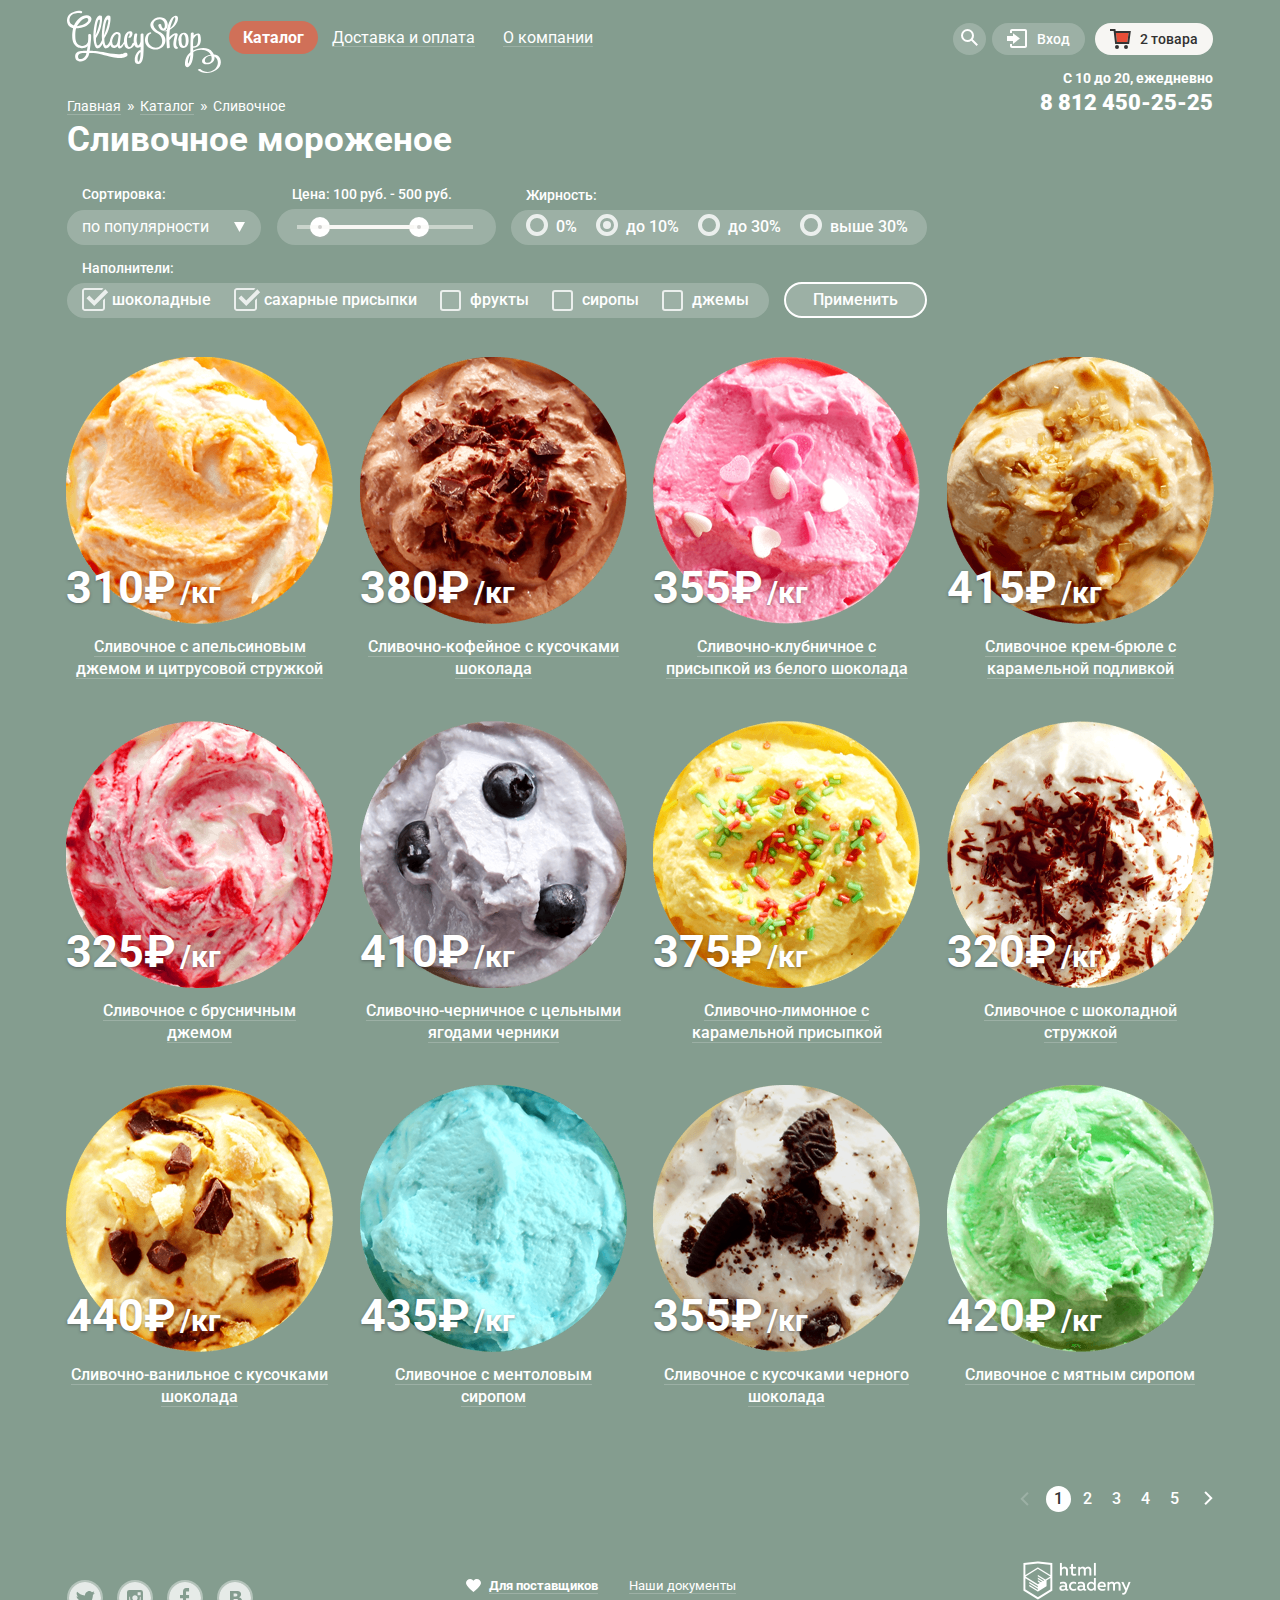
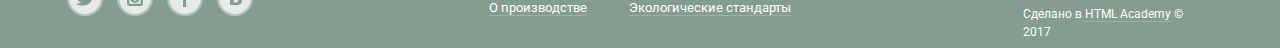
==== catalog-sundae.html @ e569e207 "подключила JS, улучшила структуру разметки" ====
<!DOCTYPE html>
<html lang="ru">
  <head>
    <meta charset="utf-8">
    <title>Сливочное мороженое</title>
    <link href="https://fonts.googleapis.com/css?family=Roboto:400,500,700&amp;subset=cyrillic" rel="stylesheet">
    <link href="css/normalize.css" rel="stylesheet">
    <link href="css/style.css" rel="stylesheet">
  </head>
  <body>
    <header class="main-header container">
      <section class="main-navigation">
        <h2 class="visually-hidden">Главное меню</h2>
        <nav>
          <a href="index.html" class="logo-navigation">
            <img src="img-svg/logo.svg" alt="Логотип компании GllacyShop" width="154" height="64">
          </a>
          <ul class="site-navigation">
            <li class="main-menu">
              <a class="main-menu-catalog current" href="#">Каталог</a>
              <ul class="catalog-menu">
                <li>
                  <a href="#">Новинки</a>
                </li>
                <li>
                  <a class="current">
                    <span class="visually-hidden">Текущий пункт:</span>
                    Сливочное
                  </a>
                </li>
                <li>
                  <a href="#">Щербеты</a>
                </li>
                <li>
                  <a href="#">Фруктовый лед</a>
                </li>
                <li>
                  <a href="#">Мелорин</a>
                </li>
              </ul>
            </li>
            <li class="main-menu">
              <a href="#">Доставка и оплата</a>
            </li>
            <li class="main-menu">
              <a href="#">О компании</a>
            </li>
          </ul>                 
        </nav>
        <ul class="user-navigation">
          <li class="search-item">
            <a href="#">
              <span class="visually-hidden">Поиск</span>
              <svg width="17" height="17">
                <image overflow="visible" width="17" height="17"/>
                <path fill="#FFF" d="M16.958 15.527L11.75 10.32A6.455 6.455 0 0 0 13 6.5 6.5 6.5 0 1 0 6.5 13a6.465 6.465 0 0 0 3.839-1.263l5.205 5.204 1.414-1.414zM6.5 11C4.019 11 2 8.981 2 6.5S4.019 2 6.5 2 11 4.019 11 6.5 8.981 11 6.5 11z"/>
              </svg>
            </a>
                  <!--Форма для поиска-->
            <div class="wrapper-form">
              <form class="search-form" name="search-form" action="https://echo.htmlacademy.ru" method="post">
                <label for="search-id" class="visually-hidden">Поиск по сайту</label>
                <input type="text" name="search" id="search-id" placeholder="Что ищем?" required>
              </form>
            </div>
          </li>
          <li class="login-link-item">
            <a class="login-link" href="#">
              Вход
              <svg width="21" height="19" viewBox="0 0 21 19">
                <g fill="#fff">
                  <path d="M6 14.875L12.917 9.5 6 4.125v2.917H-.042v4.917H6z"/>
                  <path d="M18 0H5C3.9 0 3 .9 3 2v2h2V2h13v15H5v-2H3v2c0 1.1.9 2 2 2h13c1.1 0 2-.9 2-2V2c0-1.1-.9-2-2-2z"/>
                </g>
              </svg>
            </a>
                          <!--Форма входа-->
            <div class="wrapper-form">
              <form class="login-link-form" name="login-link-form" action="https://echo.htmlacademy.ru" method="post">
                <label for="email-login-link" class="visually-hidden">Электронная почта</label>
                <input class="email" type="email" name="email" id="email-login-link" placeholder="Электронная почта" required>
                <label for="password-login-link" class="visually-hidden">Пароль</label>
                <input class="password" type="password" name="password" id="password-login-link" placeholder="Пароль" required>
                <input class="btn login-link-btn" type="submit" value="Войти">
                <a class="remember show-hover" href="#">Забыли пароль?</a>
                <a class="registration show-hover" href="#">Новая регистрация</a>
              </form>
            </div>
          </li>
          <li class="basket-active">
            <a href="#">
              <span class="visually-hidden">Корзина</span>
              2 товара
            </a>
                  <!--Корзина-->
            <div class="wrapper-form">
              <section class="basket-table">
                <h2 class="visually-hidden">Ваш заказ</h2>
                <table>
                  <tr class="basket-table-row">
                    <td class="basket-table-item">
                      <button class="close-btn-little">
                        <span class="visually-hidden">Убрать из списка</span>
                      </button>
                    </td>
                    <td class="basket-table-item">
                      <img src="img-png/catalog-item-1.png" width="33" height="33" alt="Пломбир с апельсиновым джемом">
                    </td>
                    <td class="basket-table-item">Пломбир с апельсиновым джемом</td>
                    <td class="basket-table-item">
                      1,5 кг × 
                      <span class="basket-table-price">200 руб.</span>
                    </td>
                    <td class="basket-table-item">300 руб.</td>
                  </tr>
                  <tr class="basket-table-row">
                    <td class="basket-table-item">
                      <button class="close-btn-little">
                        <span class="visually-hidden">Убрать из списка</span>
                      </button>
                    </td>
                    <td class="basket-table-item">
                      <img src="img-png/catalog-item-3.png" width="33" height="33" alt="Клубничный пломбир с присыпкой из белого шоколада">
                    </td>
                    <td class="basket-table-item">Клубничный пломбир с присыпкой из белого шоколада</td>
                    <td class="basket-table-item">
                      1,5 кг × 
                      <span class="basket-table-price">300 руб.</span>
                    </td>
                    <td class="basket-table-item">450 руб.</td>
                  </tr>
                  <tr>
                    <td class="basket-table-sum" colspan="5">Итого: 750 руб.</td>
                  </tr>
                </table>
                <a class="btn basket-table-btn" href="#">Оформить заказ</a>
              </section>
            </div>
          </li>
        </ul>
      </section>
      <p class="tel">
        С 10 до 20, ежедневно
        <b>8 812 450-25-25</b>
      </p>   
    </header>
    
    <main>
      <ul class="breadcrumbs container">
        <li>
          <a class="show-hover-white underline" href="index.html">Главная</a>
        </li>
        <li>
          <a class="show-hover-white underline" href="#">Каталог</a>
        </li>
        <li class="breadcrumbs-current">
          <a>
            <span class="visually-hidden">Текущий пункт:</span>
            Сливочное
          </a>
        </li>
      </ul>
      <h1 class="page-title container">Сливочное мороженое</h1>

      <section class="filter container">
        <h2 class="visually-hidden">Фильтр товаров</h2>
        <form name="filter-form" action="https://echo.htmlacademy.ru" method="post">
          <div class="filter-row">
            <div class="filter-row-sort">
              <label class="sort-title" for="sort-filter">Сортировка:</label>
              <select class="sort" name="sort" id="sort-filter">
                <option value="popular">по популярности</option>
                <option value="price<">сначала недорогие</option>
                <option value="price>">сначала дорогие</option>
                <option value="fat">по жирности</option>
              </select>
            </div>
            <div class="filter-row-price">
              <p class="price-title">Цена: 100 руб. - 500 руб.</p>
              <div class="range-block">
                <img src="img-svg/filter-button.svg" width="20" height="23" alt="">
                <img src="img-svg/filter-button.svg" width="20" height="23" alt="">
              </div>
            </div>
            <div class="filter-row-fat">
              <p class="fat-title">Жирность:</p>
              <p class="fat-block">
                <label>
                  <input class="fat visually-hidden" type="radio" name="fat" value="0">
                  <span class="radio-indicator"></span>
                  0%
                </label>
                <label>
                  <input class="fat visually-hidden" type="radio" name="fat" value="<10" checked>
                  <span class="radio-indicator"></span>
                  до 10%
                </label>
                <label>
                  <input class="fat visually-hidden" type="radio" name="fat" value="<30%">
                  <span class="radio-indicator"></span>
                  до 30%
                </label>
                <label>
                  <input class="fat visually-hidden" type="radio" name="fat" value=">30%">
                  <span class="radio-indicator"></span>
                  выше 30%
                </label>
              </p>
            </div>
          </div>
          <div class="filter-row">
            <div class="filter-row-filler">
              <p class="filler-title">Наполнители:</p>
              <p class="filler-block">
                <label>
                  <input class="filler visually-hidden" type="checkbox" name="choco" checked>
                  <span class="checkbox-indicator"></span>
                  шоколадные
                </label>
                <label>
                  <input class="filler visually-hidden" type="checkbox" name="sugar" checked>
                  <span class="checkbox-indicator"></span>
                  сахарные присыпки
                </label>
                <label>
                  <input class="filler visually-hidden" type="checkbox" name="fruit">
                  <span class="checkbox-indicator"></span>
                  фрукты
                </label>
                <label>
                  <input class="filler visually-hidden" type="checkbox" name="syrup">
                  <span class="checkbox-indicator"></span>
                  сиропы
                </label>
                <label>
                  <input class="filler visually-hidden" type="checkbox" name="jam">
                  <span class="checkbox-indicator"></span>
                  джемы
                </label>
              </p>
            </div>
            <button class="btn-filter" type="submit">Применить</button>
          </div>
        </form>
      </section>
      
      <section class="catalog container-catalog">
        <h2 class="visually-hidden">Каталог товаров</h2>
        <ul class="catalog-list">
          <li class="catalog-item">
            <figure>
              <img src="img-png/catalog-item-1.png" width="267" height="267" alt="Сливочное с апельсиновым джемом и цитрусовой стружкой">
              <figcaption>
                <a href="#" class="show-hover-white underline">Сливочное с апельсиновым джемом и цитрусовой стружкой</a>
              </figcaption>
            </figure>
            <p class="catalog-price">
              <b>310₽</b>
              <span>/кг</span>
            </p>
            <div class="btn-hidden">
              <a class="btn catalog-btn">Быстрый просмотр</a>
            </div>   
          </li>
          <li class="catalog-item">
            <figure>
              <img src="img-png/catalog-item-2.png" width="267" height="267" alt="Сливочно-кофейное с кусочками шоколада">
              <figcaption>
                <a href="#" class="show-hover-white underline">Сливочно-кофейное с кусочками шоколада</a>
              </figcaption>
            </figure>
            <p class="catalog-price">
              <b>380₽</b>
              <span>/кг</span>
            </p>
              <div class="btn-hidden">
              <a class="btn catalog-btn" href="#">Быстрый просмотр</a>
            </div>
          </li>
          <li class="catalog-item">
            <figure>
              <img src="img-png/catalog-item-3.png" width="267" height="267" alt="Сливочно-клубничное с присыпкой из белого шоколада">
              <figcaption>
                <a href="#" class="show-hover-white underline">Сливочно-клубничное с присыпкой из белого шоколада</a>
              </figcaption>
            </figure>
            <p class="catalog-price">
              <b>355₽</b>
              <span>/кг</span>
            </p>
            <div class="btn-hidden">
              <a class="btn catalog-btn" href="#">Быстрый просмотр</a>
            </div>
          </li>
          <li class="catalog-item">
            <figure>
              <img src="img-png/catalog-item-4.png" width="267" height="267" alt="Сливочноe крем-брюле с карамельной подливкой">
              <figcaption>
                <a href="#" class="show-hover-white underline">Сливочноe крем-брюле с карамельной подливкой</a>
              </figcaption>
            </figure>
            <p class="catalog-price">
              <b>415₽</b>
              <span>/кг</span>
            </p>
            <div class="btn-hidden">
              <a class="btn catalog-btn" href="#">Быстрый просмотр</a>
            </div>
          </li>
          <li class="catalog-item">
            <figure>
              <img src="img-png/catalog-item-5.png" width="267" height="267" alt="Сливочное с брусничным джемом">
              <figcaption>
                <a href="#" class="show-hover-white underline">Сливочное с брусничным джемом</a>
              </figcaption>
            </figure>
            <p class="catalog-price">
              <b>325₽</b>
              <span>/кг</span>
            </p>
            <div class="btn-hidden">
              <a class="btn catalog-btn" href="#">Быстрый просмотр</a>
            </div>
          </li>
          <li class="catalog-item">
            <figure>
              <img src="img-png/catalog-item-6.png" width="267" height="267" alt="Сливочно-черничное с цельными ягодами черники">
              <figcaption>
                <a href="#" class="show-hover-white underline">Сливочно-черничное с цельными ягодами черники</a>
              </figcaption>
            </figure>
            <p class="catalog-price">
              <b>410₽</b>
              <span>/кг</span>
            </p>
            <div class="btn-hidden">
              <a class="btn catalog-btn" href="#">Быстрый просмотр</a>
            </div>
          </li>  
          <li class="catalog-item">
            <figure>
              <img src="img-png/catalog-item-7.png" width="267" height="267" alt="Сливочно-лимонное с карамельной присыпкой">
              <figcaption>
                <a href="#" class="show-hover-white underline">Сливочно-лимонное с карамельной присыпкой</a>
              </figcaption>
            </figure>
            <p class="catalog-price">
              <b>375₽</b>
              <span>/кг</span>
            </p>
            <div class="btn-hidden">
              <a class="btn catalog-btn" href="#">Быстрый просмотр</a>
            </div>
          </li>
          <li class="catalog-item">
            <figure>
              <img src="img-png/catalog-item-8.png" width="267" height="267" alt="Сливочноe с шоколадной стружкой">
              <figcaption>
                <a href="#" class="show-hover-white underline">Сливочноe с шоколадной стружкой</a>
              </figcaption>
            </figure>
            <p class="catalog-price">
              <b>320₽</b>
              <span>/кг</span>
            </p>
            <div class="btn-hidden">
              <a class="btn catalog-btn" href="#">Быстрый просмотр</a>
            </div>
          </li>
          <li class="catalog-item">
            <figure>
              <img src="img-png/catalog-item-9.png" width="267" height="267" alt="Сливочно-ванильное с кусочками шоколада">
              <figcaption>
                <a href="#" class="show-hover-white underline">Сливочно-ванильное с кусочками шоколада</a>
              </figcaption>
            </figure>
            <p class="catalog-price">
              <b>440₽</b>
              <span>/кг</span>
            </p>
            <div class="btn-hidden">
              <a class="btn catalog-btn" href="#">Быстрый просмотр</a>
            </div>
          </li>
          <li class="catalog-item">
            <figure>
              <img src="img-png/catalog-item-10.png" width="267" height="267" alt="Сливочное с ментоловым сиропом">
              <figcaption>
                <a href="#" class="show-hover-white underline">Сливочное с ментоловым сиропом</a>
              </figcaption>
            </figure>
            <p class="catalog-price">
              <b>435₽</b>
              <span>/кг</span>
            </p>
            <div class="btn-hidden">
              <a class="btn catalog-btn" href="#">Быстрый просмотр</a>
            </div>
          </li>
          <li class="catalog-item">
            <figure>
              <img src="img-png/catalog-item-11.png" width="267" height="267" alt="Сливочное с кусочками черного шоколада">
              <figcaption>
                <a href="#" class="show-hover-white underline">Сливочное с кусочками черного шоколада</a>
              </figcaption>
            </figure>
            <p class="catalog-price">
              <b>355₽</b>
              <span>/кг</span>
            </p>
            <div class="btn-hidden">
              <a class="btn catalog-btn" href="#">Быстрый просмотр</a>
            </div>
          </li>
          <li class="catalog-item">
            <figure>
              <img src="img-png/catalog-item-12.png" width="267" height="267" alt="Сливочное с мятным сиропом">
              <figcaption>
                <a href="#" class="show-hover-white underline">Сливочное с мятным сиропом</a>
              </figcaption>
            </figure>
            <p class="catalog-price">
              <b>420₽</b>
              <span>/кг</span>
            </p>
            <div class="btn-hidden">
              <a class="btn catalog-btn" href="#">Быстрый просмотр</a>
            </div>
          </li>
        </ul>
      </section>
      
      <div class="container">
        <ul class="pagination-list">
          <li class="pagination-control pagination-control-left disabled">
            <a>
              <span class="visually-hidden">Назад</span>
            </a>
          </li>
          <li class="pagination-item pagination-item-curent">
            <a>
              <span class="visually-hidden">Текущая страница:</span>
              1
            </a>
          </li>
          <li class="pagination-item">
            <a href="#">2</a>
          </li>
          <li class="pagination-item">
            <a href="#">3</a>
          </li>
          <li class="pagination-item">
            <a href="#">4</a>
          </li>
          <li class="pagination-item">
            <a href="#">5</a>
          </li>
          <li class="pagination-control">
            <a href="#">
              <span class="visually-hidden">Вперед</span>
            </a>
          </li>
        </ul>
      </div>
    </main>
    
    <footer class="footer-wrapper container">
      <ul class="footer-social">
        <li class="social-item">
          <a href="#">
            <span class="visually-hidden">Твиттер</span>
          </a>
        </li>
        <li class="social-item">
          <a href="#">
            <span class="visually-hidden">Инстаграм</span>
          </a>
        </li>
        <li class="social-item">
          <a href="#">
            <span class="visually-hidden">Фейсбук</span>
          </a>
        </li>
        <li class="social-item">
          <a href="#">
            <span class="visually-hidden">Вконтакте</span>
          </a>
        </li>
      </ul>    
      <ul class="footer-menu">
        <li>
          <a class="show-hover-white underline" href="#">Для поставщиков</a>
        </li>
        <li>
          <a class="show-hover-white underline" href="#">Наши документы</a>
        </li>
        <li>
          <a class="show-hover-white underline" href="#">О производстве</a>
        </li>
        <li>
          <a class="show-hover-white underline" href="#">Экологические стандарты</a>
        </li>
      </ul>   
      <div class="footer-copyright">
        <a class="logo-htmlacademy" href="https://htmlacademy.ru/intensive/htmlcss">
          <img src="img-png/logo-htmlacademy.png" width="108" height="39" alt="HTML Academy">
        </a> 
        <p>
          Сделано в
          <a class="show-hover-white underline" href="https://htmlacademy.ru/intensive/htmlcss"> HTML Academy</a>
          © 2017
        </p>
      </div>
    </footer>
  </body>
</html>
---- css/style.css ----
html,
body {
  margin: 0;
  min-height: 100vh;
}

body {
  padding: 0;
  
  font-family: "Roboto", "Arial", sans-serif;
  font-size: 16px;
  line-height: 22px;
  color: #ffffff;
  background-color: #849d8f;
}

a {
  text-decoration: none;
}

img {
  max-width: 100%;
  height: auto;
}

.visually-hidden:not(:focus):not(:active),
input[type="checkbox"].visually-hidden,
input[type="radio"].visually-hidden {
  position: absolute;

  width: 1px;
  height: 1px;
  margin: -1px;
  border: 0;
  padding: 0;

  white-space: nowrap;

  -webkit-clip-path: inset(100%);

          clip-path: inset(100%);
  clip: rect(0 0 0 0);
  overflow: hidden;
}

.btn {
  display: inline-block;
  padding: 12px 44px;
  
  font: inherit;
  font-weight: 700;
  font-size: 18px;
  line-height: 24px;
  text-align: center;
  color: #ffffff;
  vertical-align: top;
  text-decoration: none;
  text-shadow: 0px 2px 5px rgba(160, 32, 11, 0.76);
  
  background-color: #e84d37;
  background-image: -webkit-gradient(linear, left top, left bottom, from(#f26843), to(#e74a35));
  background-image: -webkit-linear-gradient(top, #f26843 0%, #e74a35 100%);
  background-image: -o-linear-gradient(top, #f26843 0%, #e74a35 100%);
  background-image: linear-gradient(to bottom, #f26843 0%, #e74a35 100%);
  border-radius: 50px;
  -webkit-box-shadow: 0px 2px 2px 0px rgba(172, 16, 0, 0.64);
          box-shadow: 0px 2px 2px 0px rgba(172, 16, 0, 0.64);
  border: none;
  
  cursor: pointer;
}

.btn:hover,
.btn:focus {
  text-shadow: 0px 2px 5px rgba(160, 32, 11, 0.76);
  background-color: #f07b64;
  -webkit-box-shadow: 0px 2px 2px 0px rgba(172, 16, 0, 1);
          box-shadow: 0px 2px 2px 0px rgba(172, 16, 0, 1);
  background-image: -webkit-gradient(linear, left top, left bottom, from(#f58669), to(#ec6f5e));
  background-image: -webkit-linear-gradient(top, #f58669 0%, #ec6f5e 100%);
  background-image: -o-linear-gradient(top, #f58669 0%, #ec6f5e 100%);
  background-image: linear-gradient(to bottom, #f58669 0%, #ec6f5e 100%);
}


.btn:active { 
  background-color: #db543a;
  background-image: -webkit-gradient(linear, left top, left bottom, from(#d84732), to(#e1613e));
  background-image: -webkit-linear-gradient(top, #d84732 0%, #e1613e 100%);
  background-image: -o-linear-gradient(top, #d84732 0%, #e1613e 100%);
  background-image: linear-gradient(to bottom, #d84732 0%, #e1613e 100%);
  -webkit-box-shadow: inset 0px 2px 2px 0px rgba(172, 16, 0, 1);
          box-shadow: inset 0px 2px 2px 0px rgba(172, 16, 0, 1);
  text-shadow: 0px 2px 5px rgba(160, 32, 11, 0.76);
}

.site-wrapper {
  min-width: 940px;
  background-color: #849d8f;
  background-image: url("../img-png/slider-1.png");
  background-repeat: no-repeat;
  background-position: top center;
  
  min-height: 100vh;
}

.site-wrapper::before,
.site-wrapper::after {
  content: "";
  visibility: hidden;
}

.site-wrapper::before {
  background-image: url("../img-png/slider-2.png");
}

.site-wrapper::after {
  background-image: url("../img-png/slider-3.png");
}

.main-header {
  min-height: 85px;
  position: relative;
  padding-bottom: 40px;
}

.logo-navigation {
  margin-top: 10px;
}

.site-navigation,
.user-navigation,
.catalog-menu {
  list-style: none;
  margin: 0;
  padding: 0;
}


.site-navigation{
  margin-top: 27px;
  padding-left: 8px;
}

.site-navigation a,
.user-navigation a {
  color: #ffffff;
}

.main-menu:first-child {
  position: relative;
  font-weight: 700;
} 

.main-menu > a {
  position: relative;
  padding: 7px 14px;
  border-radius: 20px;
}

.main-menu > a:not(.current)::after {
  content: "";
  height: 1px;
  position: absolute;
  bottom: 7px;
  left: 14px;
  right: 14px;
  background-color: rgba(255, 255, 255, 0.2);
}

.main-menu > a:hover::after,
.main-menu > a:focus::after {
  display: none;
}

.main-menu > a:hover,
.main-menu > a:focus,
.main-menu:hover .main-menu-catalog {
  color: #333333;
  background-color: #f7f6f3;
}

.main-menu > a:active {
  color: #333333;
  background-color: #ededed;
  -webkit-box-shadow: inset 0px 2px 1px 0px rgba(105, 105, 105, 1);
          box-shadow: inset 0px 2px 1px 0px rgba(105, 105, 105, 1);
}

.catalog-menu {
  display: none;
  position: absolute;
  z-index: 1;
  top: 30px;
  width: 143px;
  min-height: 171px;
  background-color: #f8f7f4;
  border-radius: 5px; 
  -webkit-box-shadow: 0px 20px 20px 0px rgba(0, 0, 0, 0.4); 
          box-shadow: 0px 20px 20px 0px rgba(0, 0, 0, 0.4);
}

.catalog-menu-new:first-of-type a {
  font-weight: 700;
}

.catalog-menu-new:first-of-type::after {
  content: "";
  position: absolute;
  left: 6px;
  top: 39px;
  height: 1px;
  width: 128px;
  background-color: #d1d0ce;
}

.catalog-menu a {
  display: block;
  font-size: 14px;
  line-height: 16px;
  color: #323232;
  -webkit-box-sizing: border-box;
          box-sizing: border-box;
  height: 28px;
  font-weight: 400;
  padding: 5px 20px 5px 21px;
  margin-top: 5px;
  margin-bottom: 5px;
}

.catalog-menu a:hover {
  background-color: #fbded7;
}

.catalog-menu a:active {
  background-color: #f6b5a5;
}

.main-menu:hover .catalog-menu,
.main-menu:focus .catalog-menu {
  display: block;
}

.main-menu .current{
  color: #ffffff;
  background-color: #d07058;
}

.main-menu .current:hover,
.main-menu .current:focus {
  color: #ffffff;
  background-color: #d07058;
}

.user-navigation {
  display: -webkit-box;
  display: -ms-flexbox;
  display: flex;
  -ms-flex-wrap: wrap;
      flex-wrap: wrap;
  width: 260px;
  -webkit-box-pack: justify;
      -ms-flex-pack: justify;
          justify-content: space-between;/*возможно временно*/
  -webkit-box-align: start;
      -ms-flex-align: start;
          align-items: flex-start;
  margin-top: 23px;
}

.user-navigation a{
  font-size: 14px;
  line-height: 16px;
  font-weight: 500;
  background-color: rgba(255, 255, 255, 0.2);
}

.underline {
  -webkit-box-shadow: 0px 1px 0px rgba(255, 255, 255, 0.2);
          box-shadow: 0px 1px 0px rgba(255, 255, 255, 0.2);
}

.show-hover:hover,
.show-hover:focus,
.show-hover:active {
  color: #e84d37;
}

.container {
  width: 1146px;
  margin: 0 auto;
  padding: 0 27px;
}

.main-navigation {
  display: -webkit-box;
  display: -ms-flexbox;
  display: flex;
  -webkit-box-pack: justify;
      -ms-flex-pack: justify;
          justify-content: space-between;
  -webkit-box-align: start;
      -ms-flex-align: start;
          align-items: flex-start;
}

.main-navigation nav {
  display: -webkit-box;
  display: -ms-flexbox;
  display: flex;
  -ms-flex-wrap: wrap;
      flex-wrap: wrap;
  width: 853px; 
}

.site-navigation {
  display: -webkit-box;
  display: -ms-flexbox;
  display: flex;
  -ms-flex-wrap: wrap;
      flex-wrap: wrap;
  -ms-flex-line-pack: baseline;
      align-content: baseline;
}

.search-item {
  position: relative;
}

.search-item a {
  display: block;
  padding: 6px 8px;
  border-radius: 50%;
}

.search-item a:hover,
.search-item a:focus,
.login-link:hover,
.login-link:focus,
.login-link-item:hover .login-link,
.search-item:hover a {
  color: #323232;
  background-color: #f8f7f4;
}

.search-item a:hover path,
.search-item a:focus path,
.search-item:hover path,
.search-item:focus path {
  fill: #000000;
}

.login-link-item {
  position: relative;
}

.login-link {
  position: relative;
  display: block;
  margin-right: 4px;
  padding-top: 8px;
  padding-bottom: 8px;
  padding-left: 45px;
  padding-right: 15px;
  border-radius: 20px;
}

.login-link svg {
  position: absolute;
  top: 6px;
  left: 15px;
}

.login-link:hover g,
.login-link:focus g,
.login-link-item:hover g,
.login-link-item:focus g {
  fill: #000;
}

.basket-disabled a {
  position: relative;
  display: block;
  padding-top: 8px;
  padding-bottom: 8px;
  padding-left: 45px;
  padding-right: 34px;
  border-radius: 20px;
}

.basket-disabled a::before {
  content: "";
  position: absolute;
  width: 21px;
  height: 20px;
  top: 6px;
  left: 15px;
  background-image: url("../img-svg/basket.svg");
  background-repeat: no-repeat;
  background-position: 0 0;
}

.basket-active {
  position: relative;
}

.basket-active > a {
  position: relative;
  display: block;
  padding: 8px 15px 8px 45px;
  border-radius: 20px;
  color: #323232;
  background-color: #f7f6f3;
  color: #323232;
  background-color: #f7f6f3;
}

.basket-active > a::before {
  content: "";
  position: absolute;
  width: 21px;
  height: 20px;
  top: 6px;
  left: 15px;
  background-image: url("../img-svg/basket-red.svg");
  background-repeat: no-repeat;
  background-position: 0 0;
}

.basket-table {
  display: none;
  position: absolute;
  z-index: 1;
  -webkit-box-sizing: border-box;
          box-sizing: border-box;
  width: 540px;
  height: 242px;
  padding: 8px 15px 31px 12px;
  margin: 5px;
  top: 30px;
  right: -5px;
  border-radius: 6px;
  
  color: #323232;
  background-color: #f8f7f4;
  font-size: 13px;
  line-height: 16px;
  -webkit-box-shadow: 0px 20px 20px 0px rgba(0, 0, 0, 0.4);
          box-shadow: 0px 20px 20px 0px rgba(0, 0, 0, 0.4);
}

.basket-active:hover .basket-table {
  display: block;
}

.close-btn-little {
  position: relative;
  width: 11px;
  height: 11px;
  border: none;
  background-color: transparent;
  margin-right: 9px;
}

.close-btn-little::before {
  content: "";
  width: 13px;
  height: 1px;
  position: absolute;
  top: 5px;
  left: 1px;
  background-color: #231f20;
  -webkit-transform: rotate(45deg);
      -ms-transform: rotate(45deg);
          transform: rotate(45deg);
}

.close-btn-little::after {
  content: "";
  width: 13px;
  height: 1px;
  position: absolute;
  top: 5px;
  left: 1px;
  background-color: #231f20;
  -webkit-transform: rotate(-45deg);
      -ms-transform: rotate(-45deg);
          transform: rotate(-45deg);
}

.basket-table-item:nth-child(1) {
  vertical-align: top;
  padding-top: 16px;
}

.basket-table-item:nth-child(2) {
  width: 43px;
  height: 33px;
  vertical-align: top;
  padding-top: 10px
}

.basket-table-item:nth-child(3) {
  -webkit-box-sizing: border-box;
          box-sizing: border-box;
  width: 243px;
  padding-right: 25px;
  padding-top: 20px;
  padding-bottom: 14px;
  vertical-align: baseline;
}

.basket-table-item:nth-child(4) {
  width: 119px;
  margin-right: 21px;
  padding-top: 20px;
  vertical-align: baseline;
}

.basket-table-item:nth-child(5) {
  padding-right: 5px;
  padding-top: 20px;
  vertical-align: baseline;
}

.basket-table-price {
  color: #999999;
}

.basket-table-sum {
  border-top: 1px solid #cacac7;
  text-align: right;
  padding-top: 13px;
  padding-bottom: 13px;
  font-size: 15px;
  line-height: 18px;
  font-weight: 700;
}

.basket-active .basket-table-btn {
  float: right;
  padding: 9px 15px;
  font-size: 18px;
  line-height: 24px;
  font-weight: 700;
}

.search-form,
.login-link-form {
  z-index: 1;
  color: #323232;
  background-color: #f8f7f4;
}

.wrapper-form {
  padding: 5px;
}

.search-form {
  display: none;
  position: absolute;
  top: 35px;
  right: 0px;
  width: 310px;
  min-height: 44px;
  padding: 20px 15px 20px 15px;
  border-radius: 6px;
  -webkit-box-shadow: 0px 20px 20px 0px rgba(0, 0, 0, 0.4);
          box-shadow: 0px 20px 20px 0px rgba(0, 0, 0, 0.4);
}

.search-form input[type="text"] {
  padding: 9px 15px 10px 15px;
  width: 280px;
  border-radius: 10px;
  font: inherit;
  border: 1px solid #d3d3d2;
  font-size: 14px;
  line-height: 24px;
  color: #323232;
}

.search-form input[type="text"]:hover {
  -webkit-box-shadow: inset 0 0 0 1px #c7c6c5;
  box-shadow: inset 0 0 0 1px #c7c6c5;
  border-color: #c7c6c5;
}

.search-form input[type="text"] {
  outline: none;
}

.search-form input[type="text"]:active,
.search-form input[type="text"]:focus {
  -webkit-box-shadow: inset 0 0 0 1px #8fbdec;
  box-shadow: inset 0 0 0 1px #8fbdec;
  border-color: #8fbdec;
}

.search-form input[type="text"]::-webkit-input-placeholder {
  color: #999999;
}

.search-form input[type="text"]:-ms-input-placeholder {
  color: #999999;
}

.search-form input[type="text"]::-ms-input-placeholder {
  color: #999999;
}

.search-form input[type="text"]::placeholder {
  color: #999999;
}

.search-item:hover .search-form,
.search-item:focus .search-form {
  display: block;
}

.login-link-form {
  display: none;
  position: absolute;
  -webkit-box-sizing: border-box;
          box-sizing: border-box;
  width: 277px;
  min-height: 214px;
  top: 35px;
  right: 0;
  padding: 20px 17px 22px 19px;
  border-radius: 6px;
  -webkit-box-shadow: 0px 20px 20px 0px rgba(0, 0, 0, 0.4);
          box-shadow: 0px 20px 20px 0px rgba(0, 0, 0, 0.4);
}

.login-link-form input[type="email"],
.login-link-form input[type="password"] {
  margin-bottom: 20px;
  width: 240px;
  -webkit-box-sizing: border-box;
          box-sizing: border-box;
  padding: 9px 15px;
  font: inherit;
  font-size: 14px;
  line-height: 24px;
  color: #323232; 
  border: 1px solid #d3d3d2;
  border-radius: 10px;
}

.login-link-form input[type="email"]::-webkit-input-placeholder,
.login-link-form input[type="password"]::-webkit-input-placeholder {
  color: #999999;
}

.login-link-form input[type="email"]:-ms-input-placeholder,
.login-link-form input[type="password"]:-ms-input-placeholder {
  color: #999999;
}

.login-link-form input[type="email"]::-ms-input-placeholder,
.login-link-form input[type="password"]::-ms-input-placeholder {
  color: #999999;
}

.login-link-form input[type="email"]::placeholder,
.login-link-form input[type="password"]::placeholder {
  color: #999999;
}

.login-link-form a {
  padding-left: 20px;
  font-size: 13px;
  line-height: 24px;
  font-weight: 400;
  color: #323232;
  text-decoration: underline;
}

.login-link-item:hover .login-link-form,
.login-link-item:focus .login-link-form {
  display: block;
}

.login-link-btn {
  float: left;
  padding: 11px 25px 10px 25px;
}

.login-link-form input[type="email"]:hover,
.login-link-form input[type="password"]:hover {
  -webkit-box-shadow: inset 0 0 0 1px #c7c6c5;
  box-shadow: inset 0 0 0 1px #c7c6c5;
  border-color: #c7c6c5;
}

.login-link-form input[type="email"],
.login-link-form input[type="password"] {
  outline: none;
}

.login-link-form input[type="email"]:active,
.login-link-form input[type="password"]:active,
.login-link-form input[type="email"]:focus,
.login-link-form input[type="password"]:focus {
  -webkit-box-shadow: inset 0 0 0 1px #8fbdec;
  box-shadow: inset 0 0 0 1px #8fbdec;
  border-color: #8fbdec;
}

.tel {
  position: absolute;
  margin: 0;
  padding: 0;
  bottom: -30px;
  right: 27px;
  font-size: 14px;
  line-height: 16px;
  font-weight: 700;
  text-align: right;
}

.tel b {
  display: block;
  padding-top: 5px;
  font-size: 22px;
  line-height: 24px;
}

.slide {
  display: none;
}

.slider {
  position: relative;
  
  margin-bottom: 40px;
  padding-top: 309px;
  padding-left: 0px;
  padding-right: 0px;
  
  text-align: center;
  color: #ffffff;
}

.slider-list {
  margin: 0;
  padding: 0;
  
  list-style: none;
}

.slide-title {
  width: 700px;
  margin: 0 auto;
  margin-bottom: 27px;
  
  font-size: 60px;
  line-height: 60px;
  font-weight: 700;
}

.slider-controls {
  position: absolute;
  bottom: 23px;
  left: 0;
  z-index: 1;
  
  font-size: 0;
}

.slider-controls label {
  display: inline-block;
  width: 17px;
  height: 17px;
  margin-right: 8px;
  
  vertical-align: top;
  
  background-color: transparent;
  border: 2px solid #ffffff;
  border-radius: 50%;
  cursor: pointer;
}

.slider-controls label:hover {
  background-color: rgba(248, 247, 244, 0.4);
}

.slider-btn {
  font-size: 32px;
  line-height: 44px;
  font-weight: 700;
  padding-right: 40px;
  padding-left: 40px;
}

#product-1:checked ~ .site-wrapper {
  background-color: #849d8f;
  background-image: url("../img-png/slider-1.png")
}

#product-2:checked ~ .site-wrapper {
  background-color: #8996a6;
  background-image: url("../img-png/slider-2.png");
}

#product-3:checked ~ .site-wrapper {
  background-color: #9d8b84;
  background-image: url("../img-png/slider-3.png");
}

#product-1:checked ~ .site-wrapper #slide1,
#product-2:checked ~ .site-wrapper #slide2,
#product-3:checked ~ .site-wrapper #slide3 {
  display: block;
}

#product-1:checked ~ .site-wrapper label[for="product-1"],
#product-2:checked ~ .site-wrapper label[for="product-2"],
#product-3:checked ~ .site-wrapper label[for="product-3"] {
  background-color: #ffffff;
}

/*.slider {
  margin-bottom: 40px;
}

*/
.promo {
   margin-bottom: 35px;
}

.promo ul {
  list-style: none;
}

.promo-item {
  -webkit-box-sizing: border-box;
          box-sizing: border-box;
  width: 560px; 
  padding: 15px 21px 22px 19px;
  border-radius: 15px;
}

/*TODO может быть увеличить размер картинки, чтобы не появлялся фон при переполнении...?*/

.promo-item:nth-of-type(1) {
  background-color: #761a2d;
  background-image: url("../img-png/raspberry.png");
  background-repeat: no-repeat;
  background-position: top center;
}

.promo-item:nth-of-type(2) {
  background-color: #492e21;
  background-image: url("../img-png/choco.png");
  background-repeat: no-repeat;
  background-position: top center;
}

.promo-item h3{
  margin: 0;
  margin-bottom: 14px;
  font-size: 35px;
  line-height: 41px;
  font-weight: 700; 
}

.promo-item p{
  margin: 0;
  margin-bottom: 45px;
  font-size: 18px;
  line-height: 22px;
  font-weight: 700; 
}

.promo-item .promo-btn {
  float: right;
  padding: 11px 22px;
  font-size: 18px;
  line-height: 24px;
  font-weight: 700; 
}

.promo-item .promo-btn:hover,
.promo-item .promo-btn:active {
  -webkit-box-shadow: 0px 1px 2px 0px rgba(172, 16, 0, 1);
          box-shadow: 0px 1px 2px 0px rgba(172, 16, 0, 1);
  text-shadow: none;
}

.promo-wrapper {
  display: -webkit-box;
  display: -ms-flexbox;
  display: flex;
  -ms-flex-wrap: wrap;
      flex-wrap: wrap;
  -webkit-box-pack: justify;
      -ms-flex-pack: justify;
          justify-content: space-between;
  padding: 0;
}

.container-catalog {
  width: 1174px;
  margin: 0 auto;
  padding: 0 13px;
}

.catalog-list {
  display: -webkit-box;
  display: -ms-flexbox;
  display: flex;
  list-style: none;
  margin: 0;
  padding: 0;
  -ms-flex-wrap: wrap;
      flex-wrap: wrap;
  -ms-flex-pack: distribute;
      justify-content: space-around;
  -webkit-box-align: start;
      -ms-flex-align: start;
          align-items: flex-start;
}

.catalog-item {
  -ms-flex-preferred-size: 267px;
      flex-basis: 267px;
  position: relative;
  margin-bottom: 35px;
  padding: 6px 13px 0px 13px;
}

.catalog-item:hover figure {
  position: relative;
  z-index: 2;
}

.catalog-item:hover .catalog-price {
  z-index: 2;
}

.catalog-item figure {
  margin: 0;
  padding: 0;
}

.catalog-item figcaption {
  padding-top: 6px;
  padding-left: 5px;
  padding-right: 5px;
  font-weight: 500;
  text-align: center;
}

.catalog-list .hit::before {
  content: "";
  position: absolute;
  width: 61px;
  height: 61px;
  top: 5px;
  left: 13px;
  background-image: url("../img-svg/hit.svg");
  z-index: 3;
}

.catalog-price {
  position: absolute;
  margin: 0;
  top: 214px;
  left: 11;
  text-shadow: 0px 1px 3px rgba(49, 50, 53, 0.5);
}

.catalog-price b {
  font-size: 45px;
  line-height: 45px;
  font-weight: 700; 
}

.catalog-price span {
  font-size: 30px;
  line-height: 45px;
  font-weight: 700; 
}

.catalog-btn {
  padding-left: 15px;
  padding-right: 15px;
}

.catalog-item .btn-hidden {
  display: none;
  position: absolute;
  z-index: 1;
  right: 0;
  left: 0;
  top: 0;
  padding-top: 346px;
  padding-bottom: 20px;
  background-color: rgba(255, 255, 255, 0.2);
  border-radius: 5px;
  text-align: center;
  -webkit-box-shadow: 0px 20px 20px 0px rgba(0, 0, 0, 0.4);
          box-shadow: 0px 20px 20px 0px rgba(0, 0, 0, 0.4);
}

.catalog-item:hover .btn-hidden,
.catalog-item:focus .btn-hidden {
  display: block;
}

.features {
  color: #323232;
  background-color: #ede1c5;
  background-image: url("../img-jpg/waffle.jpg");
  background-repeat: repeat;
  background-position: top center;
  margin-bottom: 40px;
  -webkit-box-sizing: border-box;
          box-sizing: border-box;
  padding: 27px 30px 23px 20px;
  border-radius: 15px;
}

.features > p {
  margin: 0;
  font-size: 24px;
  line-height: 30px;
  font-weight: 500;
}

.features > ul {
  list-style: none;
  margin: 0;
  padding: 0px;
  display: -webkit-box;
  display: -ms-flexbox;
  display: flex;
  -ms-flex-wrap: wrap;
      flex-wrap: wrap;
}

.features-item {
  -ms-flex-preferred-size: 545px;
      flex-basis: 545px;
  padding-right: 20px;
  position: relative;
} 

.features-item:nth-child(2n) {
  -ms-flex-preferred-size: 530px;
      flex-basis: 530px;
  padding-right: 0px;
}

.features-text {
  margin: 0;
  margin-top: 22px;
  padding-left: 57px;
}

.features-item::after {
  content: "";
  position: absolute;
  width: 50px;
  height: 50px;
  top: 9px;
  left: 0px;
  background-image: url("../img-png/features_sprites.png");
  background-repeat: no-repeat;
}

.features-item:nth-of-type(1)::after {
  background-position: -10px -10px;
}

.features-item:nth-of-type(2)::after {
  background-position: -10px -79px;
}

.features-item:nth-of-type(3)::after {
  background-position: -79px -79px;
}

.features-item:nth-of-type(4)::after {
  background-position: -79px -10px;
}

.blog-spam {
  display: -webkit-box;
  display: -ms-flexbox;
  display: flex;
  -ms-flex-wrap: wrap;
      flex-wrap: wrap;
  -webkit-box-pack: justify;
      -ms-flex-pack: justify;
          justify-content: space-between;
  margin-bottom: 40px;
}

.blog {
  width: 560px;
  color: #323232;
  background-color: #ffffff;
  background-image: url("../img-png/strawberry.png");
  background-repeat: no-repeat;
  background-position: top center;
  -webkit-box-sizing: border-box;
          box-sizing: border-box;
  padding: 23px 250px 25px 19px;
  min-height: 220px;
  border-radius: 15px;
}

.blog p {
  margin: 0;
  margin-bottom: 5px;
  padding: 0;
}

.blog a {
  color: #323232;
  font-size: 24px;
  line-height: 30px;
  font-weight: 700;
  text-decoration: underline;
}

.spam {
  width: 560px;
  color: #5a5a5a;
  background-color: #f8f7f4;
  background-image: url("../img-svg/spam.svg");
  background-repeat: no-repeat;
  background-position: top center;
  -webkit-box-sizing: border-box;
          box-sizing: border-box;
  padding: 5px 6px;
  border-radius: 15px;
}

.spam-wrapper {
  background-color: #f8f7f4;
  border-radius: 15px;
  padding: 30px 16px 34px 20px; 
}

.spam-text {
  padding: 0;
  margin: 0;
  margin-bottom: 35px;
}

.spam input[type="email"] {
  -webkit-box-sizing: border-box;
          box-sizing: border-box;
  width: 370px;
  padding: 12px 15px 11px 13px;
  border: 2px solid #d3d3d2;
  border-radius: 5px;
}

.spam input[type="email"]:hover {
  -webkit-box-shadow: inset 0 0 0 1px #c7c6c5;
  box-shadow: inset 0 0 0 1px #c7c6c5;
  border-color: #c7c6c5;
}

.spam input[type="email"] {
  outline: none;
}

.spam input[type="email"]:active,
.spam input[type="email"]:focus {
  -webkit-box-shadow: inset 0 0 0 1px #8fbdec;
  box-shadow: inset 0 0 0 1px #8fbdec;
  border-color: #8fbdec;
}

.spam-btn {
  margin-left: 6px;
  padding: 10px 17px 11px 19px;
}
  /* Разобраться
  background-image: repeating-linear-gradient(#f8f7f4 10px, #92cdff 10px, #f8f7f4 20px, #fe9e90 20px, #f8f7f4 30px);
  */

.map {
  background-color: #989a93;
  position: relative;
}

.container-map {
  width: 1200px;
  margin: 0 auto;
}

.map-google {
  position: absolute;
  top: 0;
  left: 0;
  width: 1200px;
  height: 430px;
}

.contact {
  position: absolute;
  right: 24px;
  top: 62px;
  -webkit-box-sizing: border-box;
          box-sizing: border-box;
  width: 305px;
  height: 305px;
  padding: 27px 25px 30px 25px;
  color: #323232;
  background-color: #fefefe;
  border-radius: 15px;
}

.contact p {
  padding: 0;
  margin: 0;
  font-size: 14px;
  line-height: 20px;
}

.contact b {
  padding: 0;
  margin: 0;
  display: block;
  font-size: 18px;
  line-height: 24px;
  font-weight: 700;
}

.contact .contact-text-1 {
  padding-right: 100px;
  padding-bottom: 3px;
}

.contact .contact-text-2 {
  padding-top: 19px;
  padding-bottom: 25px;
}

.contact-text-2 b {
  padding-top: 5px;
}

.contact-btn {
  padding-top: 10px;
  padding-bottom: 10px;
  padding-left: 29px;
  padding-right: 29px; 
}

/*стилизация особенностей страницы каталога Сливочное*/
.page-title {
  font-size: 35px;
  line-height: 41px;
  font-weight: 700;
  margin-top: 2px;
  margin-bottom: 23px;
}

.breadcrumbs {
  display: -webkit-box;
  display: -ms-flexbox;
  display: flex;
  -ms-flex-wrap: wrap;
      flex-wrap: wrap;
  -webkit-box-pack: start;
      -ms-flex-pack: start;
          justify-content: flex-start;
  flex-wrap: wrap;
  list-style: none;
  margin-top: 10px;
}

.breadcrumbs a {
  color: #ffffff;
  font-size: 14px;
  line-height: 16px;
}

.breadcrumbs li:not(:first-of-type) {
  position: relative;
  padding-left: 19px;
}

.breadcrumbs li:not(:first-of-type)::before {
  content: "\00BB";
  position: absolute;
  top: 0;
  left: 6px;
}

.filter {
  margin-bottom: 33px;
}

.filter-row {
  display: -webkit-box;
  display: -ms-flexbox;
  display: flex;
  -ms-flex-wrap: wrap;
      flex-wrap: wrap;
  -webkit-box-pack: justify;
      -ms-flex-pack: justify;
          justify-content: space-between;
  -webkit-box-align: end;
      -ms-flex-align: end;
          align-items: flex-end;
  width: 860px;
  margin-bottom: 15px;
}

.filter-row-sort {
  -ms-flex-preferred-size: 194px;
      flex-basis: 194px;
}

.filter-row-price {
  -ms-flex-preferred-size: 219px;
      flex-basis: 219px;
}

.filter-row-fat {
  -ms-flex-preferred-size: 416px;
      flex-basis: 416px;
}

.filter .sort {
  height: 35px;
  -webkit-box-sizing: border-box;
          box-sizing: border-box;
  margin-top: 5px;
  color: #ffffff;
  background-color: rgba(255, 255, 255, 0.2);
  border: none;
  border-radius: 20px;
  padding: 6px 35px 7px 15px;
  cursor: pointer;
  -webkit-appearance: none;
  -moz-appearance: none;
       appearance: none;
  background-image: url("../img-svg/icon-down%20white.svg");
  background-repeat: no-repeat;
  background-position: right 16px top 12px;
}

.filter .sort::-ms-expand {
    display: none;
}

.filter .sort:hover {
  color: #000000;
  background-image: url("../img-svg/icon-down.svg");
}

.sort-title,
.fat-title,
.filler-title,
.price-title {
  margin: 0;
  margin-bottom: 7px;
  padding-left: 15px;
  
  font-size: 14px;
  line-height: 16px;
  font-weight: 500;
}

.fat-block,
.filler-block {
  margin: 0;
  padding: 6px 0px 7px 15px;
  border-radius: 20px;
  
  background-color: rgba(255, 255, 255, 0.2);
}

.fat-block label,
.filler-block label {
  position: relative;
  padding-left: 30px;
  padding-right: 15px;
  cursor: pointer;
  font-size: 16px;
  line-height: 18px;
  font-weight: 500;
}

.filler-block label {
  padding-right: 19px;
}

.range-block {
  position: relative;
  -webkit-box-sizing: border-box;
          box-sizing: border-box;
  height: 36px;
  margin: 0;
  padding: 8px 20px;
  border-radius: 20px;
  background-color: rgba(255, 255, 255, 0.2);
  cursor: pointer;
}

.range-block::before {
  content: "";
  position: absolute;
  width: 176px;
  height: 4px;
  top: 16px;
  left: 20px;
  background-color: #f8f7f4;
  opacity: 0.5;
}

.range-block::after {
  content: "";
  position: absolute;
  width: 85px;
  height: 4px;
  top: 16px;
  left: 52px;
  background-color: #f8f7f4;
  opacity: 1;
}

.range-block img {
  width: 20px;
  height: 23px;
}

.range-block img:nth-child(1) {
  padding-left: 13px;
}

.range-block img:nth-child(2) {
  padding-left: 75px;
}

.filter-row-fat input[type="radio"] + .radio-indicator {
  position: absolute;
  top: -3px;
  left: 0px;
  
  width: 14px;
  height: 14px;
  
  border: 4px solid #ffffff;
  border-radius: 50%;
  opacity: 0.8;
}

.filter-row-fat input[type="radio"] + .radio-indicator:hover {
  opacity: 1;
}

.filter-row-filler input[type="checkbox"] + .checkbox-indicator {
  position: absolute;
  top: 0px;
  left: 0px;
  
  width: 17px;
  height: 17px;
  
  border: 2px solid #ffffff;
  border-radius: 3px;
  opacity: 0.8;
}

.filter-row-filler input[type="checkbox"] + .checkbox-indicator:hover {
  opacity: 1;
}

.filter-row-fat input[type="radio"]:checked + .radio-indicator::before {
  content: "";
  position: absolute;
  width: 8px;
  height: 8px;
  background-color: #ffffff;
  top: 3px;
  left: 3px;
  border-radius: 50%;
}

.filter-row-filler input[type="checkbox"]:checked + .checkbox-indicator {
  border: 2px solid transparent;
  top: -2px;
}

/*TODO разобраться!!!*/

.filter-row-filler input[type="checkbox"]:disabled ~ span,
.filter-row-fat input[type="radio"]:disabled ~ span  {
  opacity: 0.4;
}

.filter-row-filler input[type="checkbox"]:checked + .checkbox-indicator::before {
  content: "";
  position: absolute;
  width: 27px;
  height: 23px;
  background-image: url("../img-svg/checkbox-on.svg");
  background-repeat: no-repeat;
  background-position: center;
  top: -2px;
  left: -2px;
}

.filter-row-filler {
  -ms-flex-preferred-size: 702px;
      flex-basis: 702px;
}

.btn-filter {
  padding: 7px 27px 7px 27px;
  font-size: 16px;
  line-height: 18px;
  font-weight: 500;
  color: #ffffff;
  background-color: rgba(255, 255, 255, 0.2);
  border: 2px solid #ffffff;
  border-radius: 20px;
}

.btn-filter:hover,
.btn-filter:focus {
  color: #323232;
  background-color: #fbfcfb;
}

.btn-filter:active {
  color: #323232;
  background-color: #eaeaea; 
  -webkit-box-shadow: inset 0px 2px 1px 0px rgba(105, 105, 105, 1); 
          box-shadow: inset 0px 2px 1px 0px rgba(105, 105, 105, 1);
  border: none;
  padding: 9px 28px 9px 28px;
}

.pagination-list {
  padding: 0;
  margin: 0;
  margin-top: 33px;
  margin-bottom: 28px;
  list-style: none;
  display: -webkit-box;
  display: -ms-flexbox;
  display: flex;
  -ms-flex-wrap: wrap;
      flex-wrap: wrap;
  -webkit-box-pack: end;
      -ms-flex-pack: end;
          justify-content: flex-end;
  -webkit-box-align: center;
      -ms-flex-align: center;
          align-items: center;
}


.pagination-item {
  padding-right: 8px;
  padding-left: 8px;
  padding-top: 2px;
  padding-bottom: 2px;
  margin-left: 2px;
  margin-right: 2px;
  border-radius: 50%;
}

.pagination-item a {
  color: #ffffff;
  font-weight: 500;
}

.pagination-item:hover:not(.pagination-item-curent),
.pagination-item:focus:not(.pagination-item-curent) {
  background-color: rgba(255, 255, 255, 0.2);
}

.pagination-item:active a {
  color: #323232;
}

.pagination-item-curent{
  color: #323232;
  background-color: #ffffff;
}

.pagination-item-curent a{
  color: #323232;
}

.pagination-control {
  padding-top: 10px;
  padding-bottom: 10px;
  padding-left: 15px;
}

.pagination-control a {
  display: block;
  width: 9px;
  height: 25px;
  background-image: url("../img-png/paginator.png");
  background-repeat: no-repeat;
  background-position: 0 5px;
}

.pagination-control-left a{
  -webkit-transform: rotate(180deg);
      -ms-transform: rotate(180deg);
          transform: rotate(180deg);
  margin-right: 15px;
}

.pagination-control.disabled {
  opacity: 0.2;
}

/*окончание стилизации особенностей страницы каталога Сливочное*/
.footer-wrapper {
  display: -webkit-box;
  display: -ms-flexbox;
  display: flex;
  -webkit-box-pack: justify;
      -ms-flex-pack: justify;
          justify-content: space-between
}

.footer-social {
  display: -webkit-box;
  display: -ms-flexbox;
  display: flex;
  -ms-flex-wrap: wrap;
      flex-wrap: wrap;
  margin: 0;
  margin-top: 31px;
  padding: 0;
  list-style: none;
  width: 267px;
}

.social-item a {
  display: block;
  width: 32px;
  height: 32px;
  margin-right: 14px;
  opacity: 0.8;
  background-repeat: no-repeat;
  background-position: center;
  border: 2px solid rgba(255, 255, 255, 0.5);
  border-radius: 50%;
}

.social-item:nth-child(1) a {
  background-image: url("../img-svg/twit.svg");
} 

.social-item:nth-child(2) a {
  background-image: url("../img-svg/instagram.svg");
} 

.social-item:nth-child(3) a {
  background-image: url("../img-svg/fb.svg");
} 

.social-item:nth-child(4) a {
  background-image: url("../img-svg/vk.svg");
} 

.social-item a:hover,
.social-item a:focus,
.social-item a:active {
  border-color: rgba(255, 255, 255, 0.7);
  opacity: 1;
}

.footer-menu {
  display: -webkit-box;
  display: -ms-flexbox;
  display: flex;
  position: relative;
  -ms-flex-wrap: wrap;
      flex-wrap: wrap;
  margin: 0;
  margin-top: 25px;
  margin-bottom: 30px;
  margin-right: 70px;
  padding: 0;
  list-style: none;
  width: 370px;
}

.footer-menu a {
  color: #ffffff;
  font-size: 13px;
  line-height: 18px;
}

.footer-menu li {
  -webkit-box-sizing: border-box;
          box-sizing: border-box;
  -ms-flex-preferred-size: 170px;
      flex-basis: 170px;
}

.footer-menu li:nth-of-type(1){
  font-weight: 700;
}

.footer-menu li:nth-of-type(1)::before {
  content: "";
  position: absolute;
  width: 15px;
  height: 13px;
  left: 7px;
  top: 5px;
  background-image: url("../img-svg/heart.svg");
  background-repeat: no-repeat;
}

.footer-menu li:nth-of-type(2n-1){
  width: 100px;
  padding-left: 30px;
}

.show-hover-white {
  color: #ffffff;
}

.show-hover-white:hover,
.show-hover-white:focus,
.show-hover-white:active {
  color: #ffbc9e;
}

.footer-copyright {
  margin-top: 12px;
  color: #fefefe;
  font-size: 12px;
  line-height: 18px;
  width: 190px;
}

.footer-copyright p {
  margin: 0px;
  padding: 0px;
}

.footer-copyright a {
  color: #fefefe;
}

.modal-feedback {
  display: none;
  z-index: 5;
  position: fixed;
  top: 50%;
  left: 50%;
  margin-top: -221px;
  margin-left: -239px;
  width: 478px;
  min-height: 442px;
  -webkit-box-sizing: border-box;
          box-sizing: border-box;
  padding: 15px 25px 27px 24px;
  color: #323232;
  background-color: #f8f7f4;
  border-radius: 10px;
}

@-webkit-keyframes bounce {
  0% {
    -webkit-transform: translateY(-2000px);
            transform: translateY(-2000px);
  }

  70% {
    -webkit-transform: translateY(30px);
            transform: translateY(30px);
  }

  90% {
    -webkit-transform: translateY(-10px);
            transform: translateY(-10px);
  }

  100% {
    -webkit-transform: translateY(0);
            transform: translateY(0);
  }
}

@keyframes bounce {
  0% {
    -webkit-transform: translateY(-2000px);
            transform: translateY(-2000px);
  }

  70% {
    -webkit-transform: translateY(30px);
            transform: translateY(30px);
  }

  90% {
    -webkit-transform: translateY(-10px);
            transform: translateY(-10px);
  }

  100% {
    -webkit-transform: translateY(0);
            transform: translateY(0);
  }
}

@-webkit-keyframes shake {
  0%,
  100% {
    -webkit-transform: translateX(0);
            transform: translateX(0);
  }

  10%,
  30%,
  50%,
  70%,
  90% {
    -webkit-transform: translateX(-10px);
            transform: translateX(-10px);
  }

  20%,
  40%,
  60%,
  80% {
    -webkit-transform: translateX(10px);
            transform: translateX(10px);
  }
}

@keyframes shake {
  0%,
  100% {
    -webkit-transform: translateX(0);
            transform: translateX(0);
  }

  10%,
  30%,
  50%,
  70%,
  90% {
    -webkit-transform: translateX(-10px);
            transform: translateX(-10px);
  }

  20%,
  40%,
  60%,
  80% {
    -webkit-transform: translateX(10px);
            transform: translateX(10px);
  }
}

.modal-overlay {
  display: none;
  z-index: 4;
  position: fixed;
  top: 0;
  left: 0;
  width: 100%;
  height: 100%;
  
  background-color: rgba(0, 0, 0, 0.3);
}

.modal-show {
  display: block;
  
  -webkit-animation: bounce 0.6s;
  
          animation: bounce 0.6s;
}

.modal-error {
  -webkit-animation: shake 0.6s;
          animation: shake 0.6s;
}

.modal-show-overlay {
  display: block;
}

.feedback-form p {
  padding: 0;
  margin: 0;
  font-size: 24px;
  line-height: 28px;
  font-weight: 500;
}

.feedback-form input[type="text"],
.feedback-form input[type="email"],
.feedback-form textarea {
  -webkit-box-sizing: border-box;
          box-sizing: border-box;
  margin: 0;
  margin-top: 20px;
  border: 1px solid #d3d3d2;
  border-radius: 5px;
  font: inherit;
  line-height: 24px;
  color: #323232;
}

.feedback-form input[type="text"],
.feedback-form input[type="email"] {
  width: 267px;
  padding: 10px 15px 8px 15px;
}

.feedback-form input[type="text"]::-webkit-input-placeholder,
.feedback-form input[type="email"]::-webkit-input-placeholder,
.feedback-form textarea::-webkit-input-placeholder {
  color: #999999;
}

.feedback-form input[type="text"]:-ms-input-placeholder,
.feedback-form input[type="email"]:-ms-input-placeholder,
.feedback-form textarea:-ms-input-placeholder {
  color: #999999;
}

.feedback-form input[type="text"]::-ms-input-placeholder,
.feedback-form input[type="email"]::-ms-input-placeholder,
.feedback-form textarea::-ms-input-placeholder {
  color: #999999;
}

.feedback-form input[type="text"]::placeholder,
.feedback-form input[type="email"]::placeholder,
.feedback-form textarea::placeholder {
  color: #999999;
}

.feedback-form textarea {
  width: 428px;
  padding: 8px 15px 25px 15px;
}


.feedback-form input[type="text"]:hover,
.feedback-form input[type="email"]:hover,
.feedback-form textarea:hover {
  -webkit-box-shadow: inset 0 0 0 1px #c7c6c5;
  box-shadow: inset 0 0 0 1px #c7c6c5;
  border-color: #c7c6c5;
}

.feedback-form input[type="text"],
.feedback-form input[type="email"],
.feedback-form textarea {
  outline: none;
}

.feedback-form input[type="text"]:active,
.feedback-form input[type="email"]:active,
.feedback-form textarea:active,
.feedback-form input[type="text"]:focus,
.feedback-form input[type="email"]:focus,
.feedback-form textarea:focus {
  -webkit-box-shadow: inset 0 0 0 1px #8fbdec;
  box-shadow: inset 0 0 0 1px #8fbdec;
  border-color: #8fbdec;
}

.feedback-btn {
  float: right;
  margin-top: 20px;
  padding: 11px 25px;
}

.close-btn {
  position: absolute;
  top: 15px;
  right: 16px;
  width: 18px;
  height: 17px;
  border: none;
  background-color: transparent;
}

.close-btn::before {
  content: "";
  width: 18px;
  height: 3px;
  position: absolute;
  top: 6px;
  left: -1px;
  background-color: #231f20;
  -webkit-transform: rotate(45deg);
      -ms-transform: rotate(45deg);
          transform: rotate(45deg);
}

.close-btn::after {
  content: "";
  width: 18px;
  height: 3px;
  position: absolute;
  top: 6px;
  left: -1px;
  background-color: #231f20;
  -webkit-transform: rotate(-45deg);
      -ms-transform: rotate(-45deg);
          transform: rotate(-45deg);
}
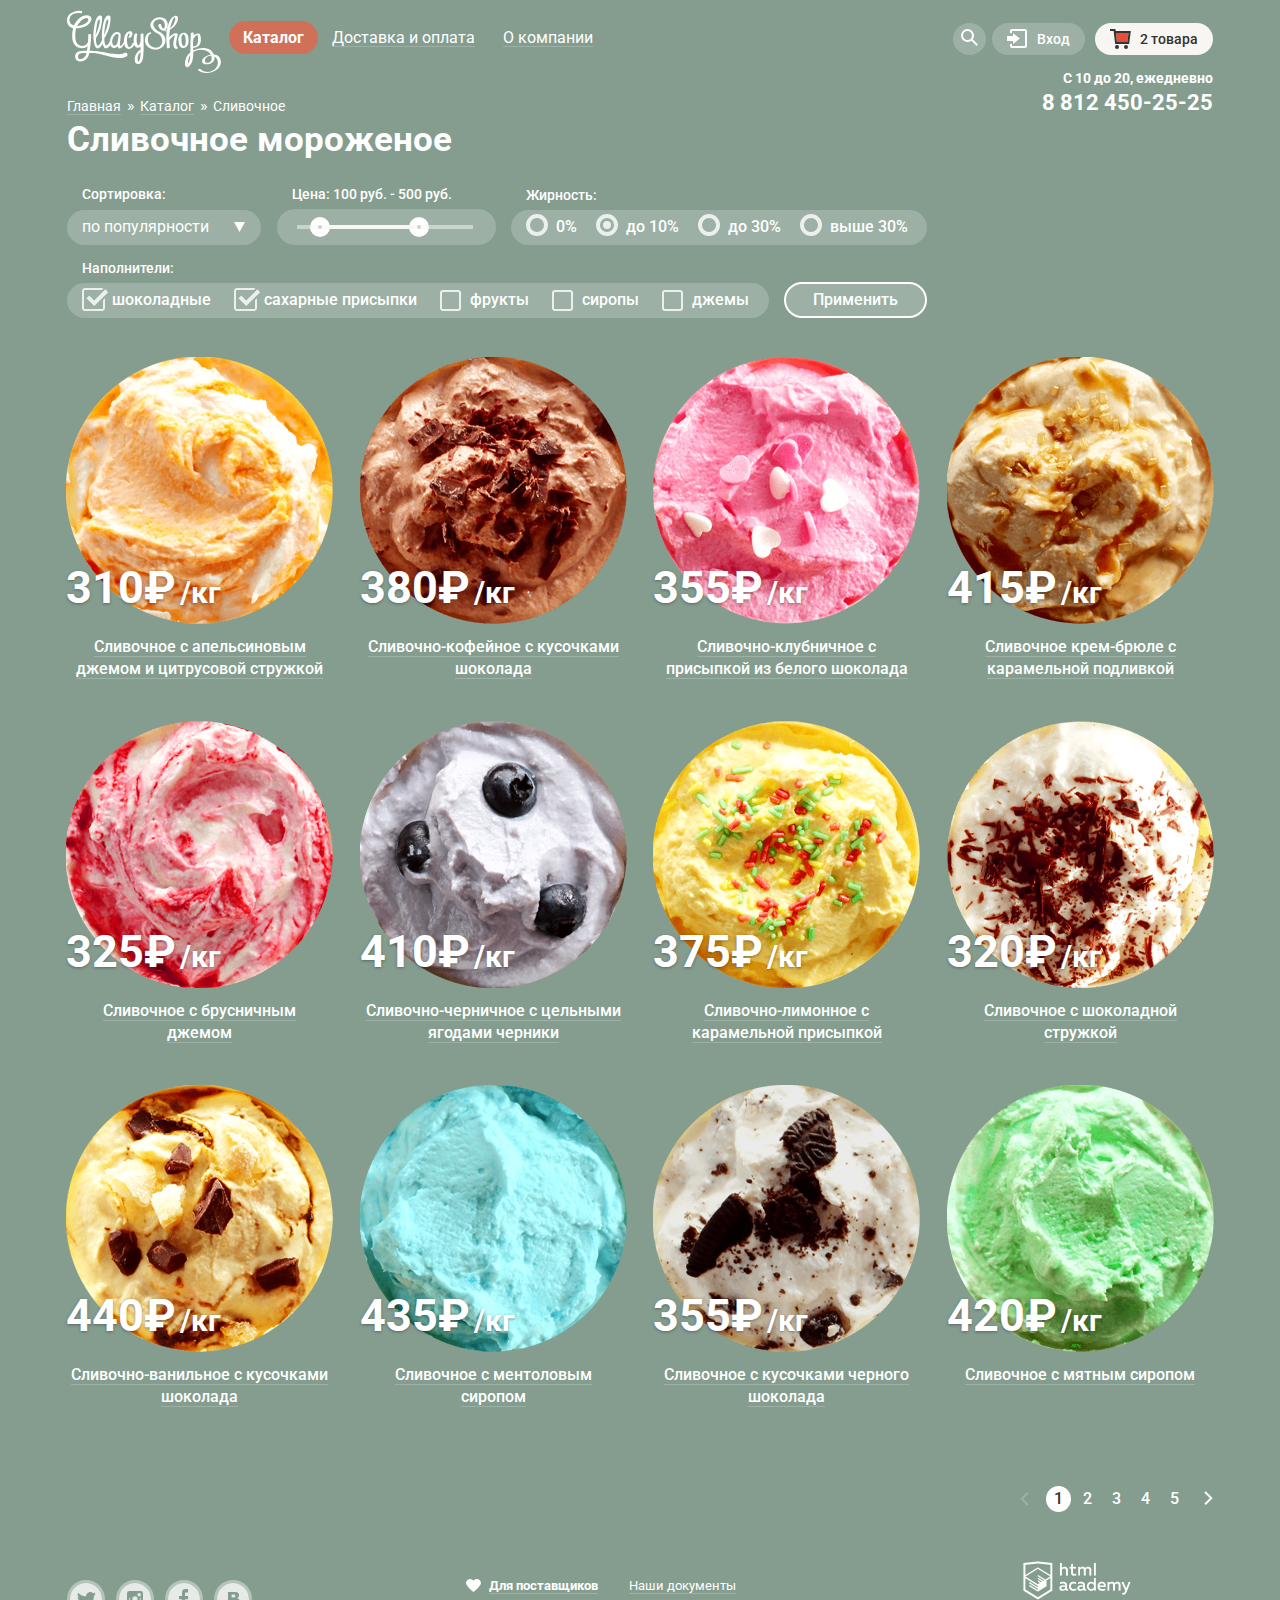
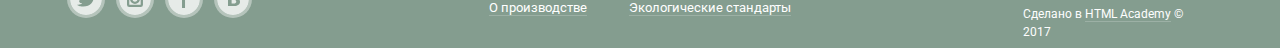
==== commit 90ff8fc3: "правка замечаний" ====
--- a/catalog-sundae.html
+++ b/catalog-sundae.html
@@ -18,26 +18,28 @@
           <ul class="site-navigation">
             <li class="main-menu">
               <a class="main-menu-catalog current" href="#">Каталог</a>
-              <ul class="catalog-menu">
-                <li>
-                  <a href="#">Новинки</a>
-                </li>
-                <li>
-                  <a class="current">
-                    <span class="visually-hidden">Текущий пункт:</span>
-                    Сливочное
-                  </a>
-                </li>
-                <li>
-                  <a href="#">Щербеты</a>
-                </li>
-                <li>
-                  <a href="#">Фруктовый лед</a>
-                </li>
-                <li>
-                  <a href="#">Мелорин</a>
-                </li>
-              </ul>
+              <div class="wrapper-menu">
+                <ul class="catalog-menu">
+                  <li class="catalog-menu-new">
+                    <a href="#">Новинки</a>
+                  </li>
+                  <li>
+                    <a class="current">
+                      <span class="visually-hidden">Текущий пункт:</span>
+                      Сливочное
+                    </a>
+                  </li>
+                  <li>
+                    <a href="#">Щербеты</a>
+                  </li>
+                  <li>
+                    <a href="#">Фруктовый лед</a>
+                  </li>
+                  <li>
+                    <a href="#">Мелорин</a>
+                  </li>
+                </ul>
+              </div>
             </li>
             <li class="main-menu">
               <a href="#">Доставка и оплата</a>
@@ -59,7 +61,7 @@
                   <!--Форма для поиска-->
             <div class="wrapper-form">
               <form class="search-form" name="search-form" action="https://echo.htmlacademy.ru" method="post">
-                <label for="search-id" class="visually-hidden">Поиск по сайту</label>
+                <label for="search-id" class="visually-hidden visually-hidden-active">Поиск по сайту</label>
                 <input type="text" name="search" id="search-id" placeholder="Что ищем?" required>
               </form>
             </div>
@@ -77,9 +79,9 @@
                           <!--Форма входа-->
             <div class="wrapper-form">
               <form class="login-link-form" name="login-link-form" action="https://echo.htmlacademy.ru" method="post">
-                <label for="email-login-link" class="visually-hidden">Электронная почта</label>
+                <label for="email-login-link" class="visually-hidden visually-hidden-active">Электронная почта</label>
                 <input class="email" type="email" name="email" id="email-login-link" placeholder="Электронная почта" required>
-                <label for="password-login-link" class="visually-hidden">Пароль</label>
+                <label for="password-login-link" class="visually-hidden visually-hidden-active">Пароль</label>
                 <input class="password" type="password" name="password" id="password-login-link" placeholder="Пароль" required>
                 <input class="btn login-link-btn" type="submit" value="Войти">
                 <a class="remember show-hover" href="#">Забыли пароль?</a>
@@ -129,10 +131,8 @@
                     </td>
                     <td class="basket-table-item">450 руб.</td>
                   </tr>
-                  <tr>
-                    <td class="basket-table-sum" colspan="5">Итого: 750 руб.</td>
-                  </tr>
-                </table>
+                </table>  
+                <div class="basket-table-sum">Итого: 750 руб.</div>
                 <a class="btn basket-table-btn" href="#">Оформить заказ</a>
               </section>
             </div>
@@ -141,7 +141,7 @@
       </section>
       <p class="tel">
         С 10 до 20, ежедневно
-        <b>8 812 450-25-25</b>
+        <a href="tel:8 812 450-25-25">8 812 450-25-25</a>
       </p>   
     </header>
     
@@ -437,8 +437,8 @@
               <span class="visually-hidden">Назад</span>
             </a>
           </li>
-          <li class="pagination-item pagination-item-curent">
-            <a>
+          <li class="pagination-item">
+            <a class="pagination-item-curent">
               <span class="visually-hidden">Текущая страница:</span>
               1
             </a>
--- a/css/style.css
+++ b/css/style.css
@@ -1,12 +1,11 @@
 html,
 body {
-  margin: 0;
   min-height: 100vh;
+  margin: 0;
 }
 
 body {
   padding: 0;
-  
   font-family: "Roboto", "Arial", sans-serif;
   font-size: 16px;
   line-height: 22px;
@@ -25,19 +24,16 @@
 
 .visually-hidden:not(:focus):not(:active),
 input[type="checkbox"].visually-hidden,
-input[type="radio"].visually-hidden {
-  position: absolute;
-
+input[type="radio"].visually-hidden,
+.visually-hidden-active:not(:focus):active {
+  position: absolute;
   width: 1px;
   height: 1px;
   margin: -1px;
+  padding: 0;
   border: 0;
-  padding: 0;
-
   white-space: nowrap;
-
   -webkit-clip-path: inset(100%);
-
           clip-path: inset(100%);
   clip: rect(0 0 0 0);
   overflow: hidden;
@@ -46,7 +42,6 @@
 .btn {
   display: inline-block;
   padding: 12px 44px;
-  
   font: inherit;
   font-weight: 700;
   font-size: 18px;
@@ -56,8 +51,8 @@
   vertical-align: top;
   text-decoration: none;
   text-shadow: 0px 2px 5px rgba(160, 32, 11, 0.76);
-  
   background-color: #e84d37;
+  border: none;
   background-image: -webkit-gradient(linear, left top, left bottom, from(#f26843), to(#e74a35));
   background-image: -webkit-linear-gradient(top, #f26843 0%, #e74a35 100%);
   background-image: -o-linear-gradient(top, #f26843 0%, #e74a35 100%);
@@ -65,23 +60,20 @@
   border-radius: 50px;
   -webkit-box-shadow: 0px 2px 2px 0px rgba(172, 16, 0, 0.64);
           box-shadow: 0px 2px 2px 0px rgba(172, 16, 0, 0.64);
-  border: none;
-  
   cursor: pointer;
 }
 
 .btn:hover,
 .btn:focus {
-  text-shadow: 0px 2px 5px rgba(160, 32, 11, 0.76);
   background-color: #f07b64;
-  -webkit-box-shadow: 0px 2px 2px 0px rgba(172, 16, 0, 1);
-          box-shadow: 0px 2px 2px 0px rgba(172, 16, 0, 1);
   background-image: -webkit-gradient(linear, left top, left bottom, from(#f58669), to(#ec6f5e));
   background-image: -webkit-linear-gradient(top, #f58669 0%, #ec6f5e 100%);
   background-image: -o-linear-gradient(top, #f58669 0%, #ec6f5e 100%);
   background-image: linear-gradient(to bottom, #f58669 0%, #ec6f5e 100%);
-}
-
+  -webkit-box-shadow: 0px 2px 2px 0px rgba(172, 16, 0, 1);
+          box-shadow: 0px 2px 2px 0px rgba(172, 16, 0, 1);
+  text-shadow: 0px 2px 5px rgba(160, 32, 11, 0.76);
+}
 
 .btn:active { 
   background-color: #db543a;
@@ -96,12 +88,11 @@
 
 .site-wrapper {
   min-width: 940px;
+  min-height: 100vh;
   background-color: #849d8f;
   background-image: url("../img-png/slider-1.png");
   background-repeat: no-repeat;
   background-position: top center;
-  
-  min-height: 100vh;
 }
 
 .site-wrapper::before,
@@ -119,8 +110,8 @@
 }
 
 .main-header {
+  position: relative;
   min-height: 85px;
-  position: relative;
   padding-bottom: 40px;
 }
 
@@ -131,11 +122,11 @@
 .site-navigation,
 .user-navigation,
 .catalog-menu {
+  margin: 0;
+  padding: 0;
   list-style: none;
-  margin: 0;
-  padding: 0;
-}
-
+  list-style-image: url([data-uri]);
+}
 
 .site-navigation{
   margin-top: 27px;
@@ -160,11 +151,11 @@
 
 .main-menu > a:not(.current)::after {
   content: "";
+  position: absolute; 
+  right: 14px;  
+  left: 14px;
+  bottom: 7px;
   height: 1px;
-  position: absolute;
-  bottom: 7px;
-  left: 14px;
-  right: 14px;
   background-color: rgba(255, 255, 255, 0.2);
 }
 
@@ -187,11 +178,16 @@
           box-shadow: inset 0px 2px 1px 0px rgba(105, 105, 105, 1);
 }
 
+.wrapper-menu {
+  padding: 5px;
+}
+
 .catalog-menu {
   display: none;
   position: absolute;
   z-index: 1;
   top: 30px;
+  left: 0px;
   width: 143px;
   min-height: 171px;
   background-color: #f8f7f4;
@@ -200,15 +196,15 @@
           box-shadow: 0px 20px 20px 0px rgba(0, 0, 0, 0.4);
 }
 
-.catalog-menu-new:first-of-type a {
-  font-weight: 700;
-}
-
-.catalog-menu-new:first-of-type::after {
+.catalog-menu-new {
+  margin-bottom: 9px;
+}
+
+.catalog-menu-new::after {
   content: "";
   position: absolute;
   left: 6px;
-  top: 39px;
+  top: 37px;
   height: 1px;
   width: 128px;
   background-color: #d1d0ce;
@@ -216,16 +212,20 @@
 
 .catalog-menu a {
   display: block;
+  height: 28px;
+  margin-top: 4px;
+  margin-bottom: 4px;
+  -webkit-box-sizing: border-box;
+          box-sizing: border-box; 
+  padding: 5px 20px 5px 21px;
   font-size: 14px;
   line-height: 16px;
+  font-weight: 400;
   color: #323232;
-  -webkit-box-sizing: border-box;
-          box-sizing: border-box;
-  height: 28px;
-  font-weight: 400;
-  padding: 5px 20px 5px 21px;
-  margin-top: 5px;
-  margin-bottom: 5px;
+}
+
+.catalog-menu-new a {
+  font-weight: 700;
 }
 
 .catalog-menu a:hover {
@@ -259,13 +259,13 @@
   -ms-flex-wrap: wrap;
       flex-wrap: wrap;
   width: 260px;
+  margin-top: 23px;
   -webkit-box-pack: justify;
       -ms-flex-pack: justify;
-          justify-content: space-between;/*возможно временно*/
+          justify-content: space-between;
   -webkit-box-align: start;
       -ms-flex-align: start;
           align-items: flex-start;
-  margin-top: 23px;
 }
 
 .user-navigation a{
@@ -355,8 +355,8 @@
 }
 
 .login-link {
+  display: block;
   position: relative;
-  display: block;
   margin-right: 4px;
   padding-top: 8px;
   padding-bottom: 8px;
@@ -379,8 +379,8 @@
 }
 
 .basket-disabled a {
+  display: block;
   position: relative;
-  display: block;
   padding-top: 8px;
   padding-bottom: 8px;
   padding-left: 45px;
@@ -391,10 +391,10 @@
 .basket-disabled a::before {
   content: "";
   position: absolute;
+  top: 6px;
+  left: 15px;
   width: 21px;
   height: 20px;
-  top: 6px;
-  left: 15px;
   background-image: url("../img-svg/basket.svg");
   background-repeat: no-repeat;
   background-position: 0 0;
@@ -405,23 +405,21 @@
 }
 
 .basket-active > a {
+  display: block;
   position: relative;
-  display: block;
   padding: 8px 15px 8px 45px;
-  border-radius: 20px;
   color: #323232;
   background-color: #f7f6f3;
-  color: #323232;
-  background-color: #f7f6f3;
+  border-radius: 20px;
 }
 
 .basket-active > a::before {
   content: "";
   position: absolute;
+  top: 6px;
+  left: 15px;
   width: 21px;
   height: 20px;
-  top: 6px;
-  left: 15px;
   background-image: url("../img-svg/basket-red.svg");
   background-repeat: no-repeat;
   background-position: 0 0;
@@ -431,20 +429,19 @@
   display: none;
   position: absolute;
   z-index: 1;
+  top: 30px;
+  right: -5px;
   -webkit-box-sizing: border-box;
           box-sizing: border-box;
   width: 540px;
-  height: 242px;
+  min-height: 242px;
+  margin: 5px;
   padding: 8px 15px 31px 12px;
-  margin: 5px;
-  top: 30px;
-  right: -5px;
-  border-radius: 6px;
-  
+  font-size: 13px;
+  line-height: 16px;
   color: #323232;
   background-color: #f8f7f4;
-  font-size: 13px;
-  line-height: 16px;
+  border-radius: 6px;
   -webkit-box-shadow: 0px 20px 20px 0px rgba(0, 0, 0, 0.4);
           box-shadow: 0px 20px 20px 0px rgba(0, 0, 0, 0.4);
 }
@@ -457,18 +454,19 @@
   position: relative;
   width: 11px;
   height: 11px;
+  margin-right: 9px;
+  background-color: transparent;
   border: none;
-  background-color: transparent;
-  margin-right: 9px;
+  cursor: pointer;
 }
 
 .close-btn-little::before {
   content: "";
+  position: absolute;
+  top: 5px;
+  left: 1px;
   width: 13px;
   height: 1px;
-  position: absolute;
-  top: 5px;
-  left: 1px;
   background-color: #231f20;
   -webkit-transform: rotate(45deg);
       -ms-transform: rotate(45deg);
@@ -477,11 +475,11 @@
 
 .close-btn-little::after {
   content: "";
+  position: absolute;
+  top: 5px;
+  left: 1px;
   width: 13px;
   height: 1px;
-  position: absolute;
-  top: 5px;
-  left: 1px;
   background-color: #231f20;
   -webkit-transform: rotate(-45deg);
       -ms-transform: rotate(-45deg);
@@ -489,15 +487,15 @@
 }
 
 .basket-table-item:nth-child(1) {
+  padding-top: 16px;
   vertical-align: top;
-  padding-top: 16px;
 }
 
 .basket-table-item:nth-child(2) {
   width: 43px;
   height: 33px;
+  padding-top: 10px;
   vertical-align: top;
-  padding-top: 10px
 }
 
 .basket-table-item:nth-child(3) {
@@ -529,12 +527,12 @@
 
 .basket-table-sum {
   border-top: 1px solid #cacac7;
-  text-align: right;
   padding-top: 13px;
   padding-bottom: 13px;
   font-size: 15px;
   line-height: 18px;
   font-weight: 700;
+  text-align: right;
 }
 
 .basket-active .basket-table-btn {
@@ -570,19 +568,19 @@
 }
 
 .search-form input[type="text"] {
+  width: 280px;
   padding: 9px 15px 10px 15px;
-  width: 280px;
-  border-radius: 10px;
   font: inherit;
-  border: 1px solid #d3d3d2;
   font-size: 14px;
   line-height: 24px;
+  border: 1px solid #d3d3d2;
   color: #323232;
+  border-radius: 10px;
 }
 
 .search-form input[type="text"]:hover {
   -webkit-box-shadow: inset 0 0 0 1px #c7c6c5;
-  box-shadow: inset 0 0 0 1px #c7c6c5;
+          box-shadow: inset 0 0 0 1px #c7c6c5;
   border-color: #c7c6c5;
 }
 
@@ -593,7 +591,7 @@
 .search-form input[type="text"]:active,
 .search-form input[type="text"]:focus {
   -webkit-box-shadow: inset 0 0 0 1px #8fbdec;
-  box-shadow: inset 0 0 0 1px #8fbdec;
+          box-shadow: inset 0 0 0 1px #8fbdec;
   border-color: #8fbdec;
 }
 
@@ -621,12 +619,12 @@
 .login-link-form {
   display: none;
   position: absolute;
+  top: 35px;
+  right: 0;
   -webkit-box-sizing: border-box;
           box-sizing: border-box;
   width: 277px;
   min-height: 214px;
-  top: 35px;
-  right: 0;
   padding: 20px 17px 22px 19px;
   border-radius: 6px;
   -webkit-box-shadow: 0px 20px 20px 0px rgba(0, 0, 0, 0.4);
@@ -635,10 +633,10 @@
 
 .login-link-form input[type="email"],
 .login-link-form input[type="password"] {
-  margin-bottom: 20px;
   width: 240px;
   -webkit-box-sizing: border-box;
           box-sizing: border-box;
+  margin-bottom: 20px;
   padding: 9px 15px;
   font: inherit;
   font-size: 14px;
@@ -689,9 +687,9 @@
 
 .login-link-form input[type="email"]:hover,
 .login-link-form input[type="password"]:hover {
+  border-color: #c7c6c5;
   -webkit-box-shadow: inset 0 0 0 1px #c7c6c5;
-  box-shadow: inset 0 0 0 1px #c7c6c5;
-  border-color: #c7c6c5;
+          box-shadow: inset 0 0 0 1px #c7c6c5;
 }
 
 .login-link-form input[type="email"],
@@ -703,26 +701,27 @@
 .login-link-form input[type="password"]:active,
 .login-link-form input[type="email"]:focus,
 .login-link-form input[type="password"]:focus {
+  border-color: #8fbdec;
   -webkit-box-shadow: inset 0 0 0 1px #8fbdec;
-  box-shadow: inset 0 0 0 1px #8fbdec;
-  border-color: #8fbdec;
+          box-shadow: inset 0 0 0 1px #8fbdec;
 }
 
 .tel {
   position: absolute;
+  right: 27px; 
+  bottom: -30px;
   margin: 0;
   padding: 0;
-  bottom: -30px;
-  right: 27px;
   font-size: 14px;
   line-height: 16px;
   font-weight: 700;
   text-align: right;
 }
 
-.tel b {
+.tel a {
   display: block;
   padding-top: 5px;
+  color: #ffffff;
   font-size: 22px;
   line-height: 24px;
 }
@@ -732,13 +731,11 @@
 }
 
 .slider {
-  position: relative;
-  
+  position: relative; 
   margin-bottom: 40px;
   padding-top: 309px;
   padding-left: 0px;
   padding-right: 0px;
-  
   text-align: center;
   color: #ffffff;
 }
@@ -746,7 +743,6 @@
 .slider-list {
   margin: 0;
   padding: 0;
-  
   list-style: none;
 }
 
@@ -754,7 +750,6 @@
   width: 700px;
   margin: 0 auto;
   margin-bottom: 27px;
-  
   font-size: 60px;
   line-height: 60px;
   font-weight: 700;
@@ -762,10 +757,9 @@
 
 .slider-controls {
   position: absolute;
+  z-index: 1;
   bottom: 23px;
   left: 0;
-  z-index: 1;
-  
   font-size: 0;
 }
 
@@ -774,9 +768,7 @@
   width: 17px;
   height: 17px;
   margin-right: 8px;
-  
   vertical-align: top;
-  
   background-color: transparent;
   border: 2px solid #ffffff;
   border-radius: 50%;
@@ -788,11 +780,11 @@
 }
 
 .slider-btn {
+  padding-right: 40px;
+  padding-left: 40px;
   font-size: 32px;
   line-height: 44px;
   font-weight: 700;
-  padding-right: 40px;
-  padding-left: 40px;
 }
 
 #product-1:checked ~ .site-wrapper {
@@ -822,11 +814,6 @@
   background-color: #ffffff;
 }
 
-/*.slider {
-  margin-bottom: 40px;
-}
-
-*/
 .promo {
    margin-bottom: 35px;
 }
@@ -842,8 +829,6 @@
   padding: 15px 21px 22px 19px;
   border-radius: 15px;
 }
-
-/*TODO может быть увеличить размер картинки, чтобы не появлялся фон при переполнении...?*/
 
 .promo-item:nth-of-type(1) {
   background-color: #761a2d;
@@ -912,9 +897,8 @@
   display: -webkit-box;
   display: -ms-flexbox;
   display: flex;
-  list-style: none;
-  margin: 0;
-  padding: 0;
+  margin: 0;
+  padding: 0; 
   -ms-flex-wrap: wrap;
       flex-wrap: wrap;
   -ms-flex-pack: distribute;
@@ -922,12 +906,13 @@
   -webkit-box-align: start;
       -ms-flex-align: start;
           align-items: flex-start;
+  list-style: none;
 }
 
 .catalog-item {
+  position: relative;
   -ms-flex-preferred-size: 267px;
       flex-basis: 267px;
-  position: relative;
   margin-bottom: 35px;
   padding: 6px 13px 0px 13px;
 }
@@ -957,19 +942,19 @@
 .catalog-list .hit::before {
   content: "";
   position: absolute;
+  z-index: 3;
+  top: 5px;
+  left: 13px;
   width: 61px;
   height: 61px;
-  top: 5px;
-  left: 13px;
   background-image: url("../img-svg/hit.svg");
-  z-index: 3;
 }
 
 .catalog-price {
   position: absolute;
-  margin: 0;
   top: 214px;
   left: 11;
+  margin: 0;
   text-shadow: 0px 1px 3px rgba(49, 50, 53, 0.5);
 }
 
@@ -999,9 +984,9 @@
   top: 0;
   padding-top: 346px;
   padding-bottom: 20px;
+  text-align: center;
   background-color: rgba(255, 255, 255, 0.2);
   border-radius: 5px;
-  text-align: center;
   -webkit-box-shadow: 0px 20px 20px 0px rgba(0, 0, 0, 0.4);
           box-shadow: 0px 20px 20px 0px rgba(0, 0, 0, 0.4);
 }
@@ -1012,15 +997,15 @@
 }
 
 .features {
+  -webkit-box-sizing: border-box;
+          box-sizing: border-box;
+  margin-bottom: 40px;
+  padding: 27px 30px 23px 20px;
   color: #323232;
   background-color: #ede1c5;
   background-image: url("../img-jpg/waffle.jpg");
   background-repeat: repeat;
   background-position: top center;
-  margin-bottom: 40px;
-  -webkit-box-sizing: border-box;
-          box-sizing: border-box;
-  padding: 27px 30px 23px 20px;
   border-radius: 15px;
 }
 
@@ -1032,7 +1017,6 @@
 }
 
 .features > ul {
-  list-style: none;
   margin: 0;
   padding: 0px;
   display: -webkit-box;
@@ -1040,13 +1024,14 @@
   display: flex;
   -ms-flex-wrap: wrap;
       flex-wrap: wrap;
+  list-style: none;
 }
 
 .features-item {
+  position: relative;
   -ms-flex-preferred-size: 545px;
       flex-basis: 545px;
   padding-right: 20px;
-  position: relative;
 } 
 
 .features-item:nth-child(2n) {
@@ -1064,10 +1049,10 @@
 .features-item::after {
   content: "";
   position: absolute;
+  top: 9px;
+  left: 0px;
   width: 50px;
   height: 50px;
-  top: 9px;
-  left: 0px;
   background-image: url("../img-png/features_sprites.png");
   background-repeat: no-repeat;
 }
@@ -1102,15 +1087,15 @@
 
 .blog {
   width: 560px;
+  min-height: 220px;
+  -webkit-box-sizing: border-box;
+          box-sizing: border-box; 
+  padding: 23px 250px 25px 19px;
   color: #323232;
   background-color: #ffffff;
   background-image: url("../img-png/strawberry.png");
   background-repeat: no-repeat;
   background-position: top center;
-  -webkit-box-sizing: border-box;
-          box-sizing: border-box;
-  padding: 23px 250px 25px 19px;
-  min-height: 220px;
   border-radius: 15px;
 }
 
@@ -1129,28 +1114,28 @@
 }
 
 .spam {
+  -webkit-box-sizing: border-box;
+          box-sizing: border-box;
   width: 560px;
+  padding: 5px 6px;
   color: #5a5a5a;
   background-color: #f8f7f4;
   background-image: url("../img-svg/spam.svg");
   background-repeat: no-repeat;
   background-position: top center;
-  -webkit-box-sizing: border-box;
-          box-sizing: border-box;
-  padding: 5px 6px;
   border-radius: 15px;
 }
 
 .spam-wrapper {
+  padding: 30px 16px 34px 20px; 
   background-color: #f8f7f4;
-  border-radius: 15px;
-  padding: 30px 16px 34px 20px; 
+  border-radius: 15px;  
 }
 
 .spam-text {
+  margin: 0;
+  margin-bottom: 35px;
   padding: 0;
-  margin: 0;
-  margin-bottom: 35px;
 }
 
 .spam input[type="email"] {
@@ -1163,9 +1148,9 @@
 }
 
 .spam input[type="email"]:hover {
+  border-color: #c7c6c5;
   -webkit-box-shadow: inset 0 0 0 1px #c7c6c5;
   box-shadow: inset 0 0 0 1px #c7c6c5;
-  border-color: #c7c6c5;
 }
 
 .spam input[type="email"] {
@@ -1174,22 +1159,19 @@
 
 .spam input[type="email"]:active,
 .spam input[type="email"]:focus {
+  border-color: #8fbdec;
   -webkit-box-shadow: inset 0 0 0 1px #8fbdec;
   box-shadow: inset 0 0 0 1px #8fbdec;
-  border-color: #8fbdec;
 }
 
 .spam-btn {
   margin-left: 6px;
   padding: 10px 17px 11px 19px;
 }
-  /* Разобраться
-  background-image: repeating-linear-gradient(#f8f7f4 10px, #92cdff 10px, #f8f7f4 20px, #fe9e90 20px, #f8f7f4 30px);
-  */
 
 .map {
+  position: relative;
   background-color: #989a93;
-  position: relative;
 }
 
 .container-map {
@@ -1226,10 +1208,11 @@
   line-height: 20px;
 }
 
-.contact b {
+.contact b,
+.contact-text-2 a {
+  display: block;
+  margin: 0;
   padding: 0;
-  margin: 0;
-  display: block;
   font-size: 18px;
   line-height: 24px;
   font-weight: 700;
@@ -1245,8 +1228,10 @@
   padding-bottom: 25px;
 }
 
-.contact-text-2 b {
+.contact-text-2 a {
+  display: block;
   padding-top: 5px;
+  color: #323232;
 }
 
 .contact-btn {
@@ -1258,17 +1243,18 @@
 
 /*стилизация особенностей страницы каталога Сливочное*/
 .page-title {
+  margin-top: 2px;
+  margin-bottom: 23px;
   font-size: 35px;
   line-height: 41px;
   font-weight: 700;
-  margin-top: 2px;
-  margin-bottom: 23px;
 }
 
 .breadcrumbs {
   display: -webkit-box;
   display: -ms-flexbox;
   display: flex;
+  margin-top: 10px;
   -ms-flex-wrap: wrap;
       flex-wrap: wrap;
   -webkit-box-pack: start;
@@ -1276,7 +1262,6 @@
           justify-content: flex-start;
   flex-wrap: wrap;
   list-style: none;
-  margin-top: 10px;
 }
 
 .breadcrumbs a {
@@ -1305,6 +1290,8 @@
   display: -webkit-box;
   display: -ms-flexbox;
   display: flex;
+  width: 860px;
+  margin-bottom: 15px;
   -ms-flex-wrap: wrap;
       flex-wrap: wrap;
   -webkit-box-pack: justify;
@@ -1313,8 +1300,6 @@
   -webkit-box-align: end;
       -ms-flex-align: end;
           align-items: flex-end;
-  width: 860px;
-  margin-bottom: 15px;
 }
 
 .filter-row-sort {
@@ -1333,26 +1318,26 @@
 }
 
 .filter .sort {
-  height: 35px;
   -webkit-box-sizing: border-box;
           box-sizing: border-box;
+  height: 35px;
+  padding: 6px 35px 7px 15px; 
   margin-top: 5px;
-  color: #ffffff;
+  color: #ffffff; 
   background-color: rgba(255, 255, 255, 0.2);
+  background-image: url("../img-svg/icon-down%20white.svg");
+  background-repeat: no-repeat;
+  background-position: right 16px top 12px;
   border: none;
   border-radius: 20px;
-  padding: 6px 35px 7px 15px;
   cursor: pointer;
   -webkit-appearance: none;
   -moz-appearance: none;
        appearance: none;
-  background-image: url("../img-svg/icon-down%20white.svg");
-  background-repeat: no-repeat;
-  background-position: right 16px top 12px;
 }
 
 .filter .sort::-ms-expand {
-    display: none;
+  display: none;
 }
 
 .filter .sort:hover {
@@ -1367,7 +1352,6 @@
   margin: 0;
   margin-bottom: 7px;
   padding-left: 15px;
-  
   font-size: 14px;
   line-height: 16px;
   font-weight: 500;
@@ -1377,9 +1361,8 @@
 .filler-block {
   margin: 0;
   padding: 6px 0px 7px 15px;
+  background-color: rgba(255, 255, 255, 0.2);
   border-radius: 20px;
-  
-  background-color: rgba(255, 255, 255, 0.2);
 }
 
 .fat-block label,
@@ -1387,10 +1370,10 @@
   position: relative;
   padding-left: 30px;
   padding-right: 15px;
-  cursor: pointer;
   font-size: 16px;
   line-height: 18px;
   font-weight: 500;
+  cursor: pointer;
 }
 
 .filler-block label {
@@ -1404,18 +1387,18 @@
   height: 36px;
   margin: 0;
   padding: 8px 20px;
+  background-color: rgba(255, 255, 255, 0.2);
   border-radius: 20px;
-  background-color: rgba(255, 255, 255, 0.2);
   cursor: pointer;
 }
 
 .range-block::before {
   content: "";
   position: absolute;
+  top: 16px;
+  left: 20px;
   width: 176px;
   height: 4px;
-  top: 16px;
-  left: 20px;
   background-color: #f8f7f4;
   opacity: 0.5;
 }
@@ -1423,10 +1406,10 @@
 .range-block::after {
   content: "";
   position: absolute;
+  top: 16px;
+  left: 52px;
   width: 85px;
   height: 4px;
-  top: 16px;
-  left: 52px;
   background-color: #f8f7f4;
   opacity: 1;
 }
@@ -1448,10 +1431,8 @@
   position: absolute;
   top: -3px;
   left: 0px;
-  
   width: 14px;
   height: 14px;
-  
   border: 4px solid #ffffff;
   border-radius: 50%;
   opacity: 0.8;
@@ -1464,11 +1445,9 @@
 .filter-row-filler input[type="checkbox"] + .checkbox-indicator {
   position: absolute;
   top: 0px;
-  left: 0px;
-  
+  left: 0px; 
   width: 17px;
   height: 17px;
-  
   border: 2px solid #ffffff;
   border-radius: 3px;
   opacity: 0.8;
@@ -1481,36 +1460,34 @@
 .filter-row-fat input[type="radio"]:checked + .radio-indicator::before {
   content: "";
   position: absolute;
+  top: 3px;
+  left: 3px;
   width: 8px;
   height: 8px;
   background-color: #ffffff;
-  top: 3px;
-  left: 3px;
   border-radius: 50%;
 }
 
 .filter-row-filler input[type="checkbox"]:checked + .checkbox-indicator {
+  top: -2px;
   border: 2px solid transparent;
-  top: -2px;
-}
-
-/*TODO разобраться!!!*/
-
-.filter-row-filler input[type="checkbox"]:disabled ~ span,
-.filter-row-fat input[type="radio"]:disabled ~ span  {
+}
+
+.filter-row-filler input[type="checkbox"]:disabled + .checkbox-indicator,
+.filter-row-fat input[type="radio"]:disabled + .radio-indicator {
   opacity: 0.4;
 }
 
 .filter-row-filler input[type="checkbox"]:checked + .checkbox-indicator::before {
   content: "";
   position: absolute;
+  top: -2px;
+  left: -2px;
   width: 27px;
   height: 23px;
   background-image: url("../img-svg/checkbox-on.svg");
   background-repeat: no-repeat;
   background-position: center;
-  top: -2px;
-  left: -2px;
 }
 
 .filter-row-filler {
@@ -1520,10 +1497,10 @@
 
 .btn-filter {
   padding: 7px 27px 7px 27px;
+  color: #ffffff;
   font-size: 16px;
   line-height: 18px;
   font-weight: 500;
-  color: #ffffff;
   background-color: rgba(255, 255, 255, 0.2);
   border: 2px solid #ffffff;
   border-radius: 20px;
@@ -1536,23 +1513,22 @@
 }
 
 .btn-filter:active {
+  padding: 9px 28px 9px 28px;
   color: #323232;
-  background-color: #eaeaea; 
+  background-color: #eaeaea;
+  border: none;
   -webkit-box-shadow: inset 0px 2px 1px 0px rgba(105, 105, 105, 1); 
           box-shadow: inset 0px 2px 1px 0px rgba(105, 105, 105, 1);
-  border: none;
-  padding: 9px 28px 9px 28px;
 }
 
 .pagination-list {
-  padding: 0;
-  margin: 0;
-  margin-top: 33px;
-  margin-bottom: 28px;
-  list-style: none;
   display: -webkit-box;
   display: -ms-flexbox;
   display: flex;
+  margin: 0;
+  margin-top: 33px;
+  margin-bottom: 28px;
+   padding: 0;
   -ms-flex-wrap: wrap;
       flex-wrap: wrap;
   -webkit-box-pack: end;
@@ -1561,26 +1537,21 @@
   -webkit-box-align: center;
       -ms-flex-align: center;
           align-items: center;
-}
-
-
-.pagination-item {
-  padding-right: 8px;
-  padding-left: 8px;
-  padding-top: 2px;
-  padding-bottom: 2px;
+  list-style: none;
+}
+
+.pagination-item a{
+  display: block;
+  margin-right: 2px;
   margin-left: 2px;
-  margin-right: 2px;
-  border-radius: 50%;
-}
-
-.pagination-item a {
+  padding: 2px 8px 2px 8px;
   color: #ffffff;
   font-weight: 500;
-}
-
-.pagination-item:hover:not(.pagination-item-curent),
-.pagination-item:focus:not(.pagination-item-curent) {
+  border-radius: 50%;
+}
+
+.pagination-item a:hover:not(.pagination-item-curent),
+.pagination-item a:focus:not(.pagination-item-curent) {
   background-color: rgba(255, 255, 255, 0.2);
 }
 
@@ -1588,13 +1559,9 @@
   color: #323232;
 }
 
-.pagination-item-curent{
+.pagination-item .pagination-item-curent {
   color: #323232;
   background-color: #ffffff;
-}
-
-.pagination-item-curent a{
-  color: #323232;
 }
 
 .pagination-control {
@@ -1612,18 +1579,18 @@
   background-position: 0 5px;
 }
 
-.pagination-control-left a{
+.pagination-control-left a {
+  margin-right: 15px;
   -webkit-transform: rotate(180deg);
       -ms-transform: rotate(180deg);
           transform: rotate(180deg);
-  margin-right: 15px;
 }
 
 .pagination-control.disabled {
   opacity: 0.2;
 }
-
 /*окончание стилизации особенностей страницы каталога Сливочное*/
+
 .footer-wrapper {
   display: -webkit-box;
   display: -ms-flexbox;
@@ -1639,23 +1606,23 @@
   display: flex;
   -ms-flex-wrap: wrap;
       flex-wrap: wrap;
+  width: 267px;
   margin: 0;
   margin-top: 31px;
   padding: 0;
   list-style: none;
-  width: 267px;
 }
 
 .social-item a {
   display: block;
   width: 32px;
   height: 32px;
-  margin-right: 14px;
-  opacity: 0.8;
+  margin-right: 11px;
   background-repeat: no-repeat;
   background-position: center;
-  border: 2px solid rgba(255, 255, 255, 0.5);
+  border: 3px solid rgba(255, 255, 255, 0.5);
   border-radius: 50%;
+  opacity: 0.8;
 }
 
 .social-item:nth-child(1) a {
@@ -1688,13 +1655,10 @@
   position: relative;
   -ms-flex-wrap: wrap;
       flex-wrap: wrap;
-  margin: 0;
-  margin-top: 25px;
-  margin-bottom: 30px;
-  margin-right: 70px;
+  width: 370px;
+  margin: 25px 70px 30px 0px;
   padding: 0;
   list-style: none;
-  width: 370px;
 }
 
 .footer-menu a {
@@ -1717,10 +1681,10 @@
 .footer-menu li:nth-of-type(1)::before {
   content: "";
   position: absolute;
+  left: 7px;
+  top: 5px;
   width: 15px;
   height: 13px;
-  left: 7px;
-  top: 5px;
   background-image: url("../img-svg/heart.svg");
   background-repeat: no-repeat;
 }
@@ -1741,11 +1705,11 @@
 }
 
 .footer-copyright {
+  width: 190px;
   margin-top: 12px;
   color: #fefefe;
   font-size: 12px;
   line-height: 18px;
-  width: 190px;
 }
 
 .footer-copyright p {
@@ -1759,17 +1723,17 @@
 
 .modal-feedback {
   display: none;
-  z-index: 5;
   position: fixed;
   top: 50%;
   left: 50%;
+  -webkit-box-sizing: border-box;
+          box-sizing: border-box;
+  width: 478px;
+  min-height: 442px;
   margin-top: -221px;
   margin-left: -239px;
-  width: 478px;
-  min-height: 442px;
-  -webkit-box-sizing: border-box;
-          box-sizing: border-box;
   padding: 15px 25px 27px 24px;
+  z-index: 5;
   color: #323232;
   background-color: #f8f7f4;
   border-radius: 10px;
@@ -1871,21 +1835,18 @@
 
 .modal-overlay {
   display: none;
-  z-index: 4;
   position: fixed;
   top: 0;
   left: 0;
   width: 100%;
   height: 100%;
-  
+  z-index: 4;
   background-color: rgba(0, 0, 0, 0.3);
 }
 
 .modal-show {
   display: block;
-  
   -webkit-animation: bounce 0.6s;
-  
           animation: bounce 0.6s;
 }
 
@@ -1913,11 +1874,11 @@
           box-sizing: border-box;
   margin: 0;
   margin-top: 20px;
-  border: 1px solid #d3d3d2;
-  border-radius: 5px;
   font: inherit;
   line-height: 24px;
   color: #323232;
+  border: 1px solid #d3d3d2;
+  border-radius: 5px;
 }
 
 .feedback-form input[type="text"],
@@ -1953,15 +1914,16 @@
 .feedback-form textarea {
   width: 428px;
   padding: 8px 15px 25px 15px;
+  resize: none;
 }
 
 
 .feedback-form input[type="text"]:hover,
 .feedback-form input[type="email"]:hover,
 .feedback-form textarea:hover {
+  border-color: #c7c6c5;
   -webkit-box-shadow: inset 0 0 0 1px #c7c6c5;
   box-shadow: inset 0 0 0 1px #c7c6c5;
-  border-color: #c7c6c5;
 }
 
 .feedback-form input[type="text"],
@@ -1976,9 +1938,9 @@
 .feedback-form input[type="text"]:focus,
 .feedback-form input[type="email"]:focus,
 .feedback-form textarea:focus {
+  border-color: #8fbdec;
   -webkit-box-shadow: inset 0 0 0 1px #8fbdec;
   box-shadow: inset 0 0 0 1px #8fbdec;
-  border-color: #8fbdec;
 }
 
 .feedback-btn {
@@ -1999,11 +1961,11 @@
 
 .close-btn::before {
   content: "";
+  position: absolute;
+  top: 6px;
+  left: -1px;
   width: 18px;
   height: 3px;
-  position: absolute;
-  top: 6px;
-  left: -1px;
   background-color: #231f20;
   -webkit-transform: rotate(45deg);
       -ms-transform: rotate(45deg);
@@ -2012,11 +1974,11 @@
 
 .close-btn::after {
   content: "";
+  position: absolute;
+  top: 6px;
+  left: -1px;
   width: 18px;
   height: 3px;
-  position: absolute;
-  top: 6px;
-  left: -1px;
   background-color: #231f20;
   -webkit-transform: rotate(-45deg);
       -ms-transform: rotate(-45deg);
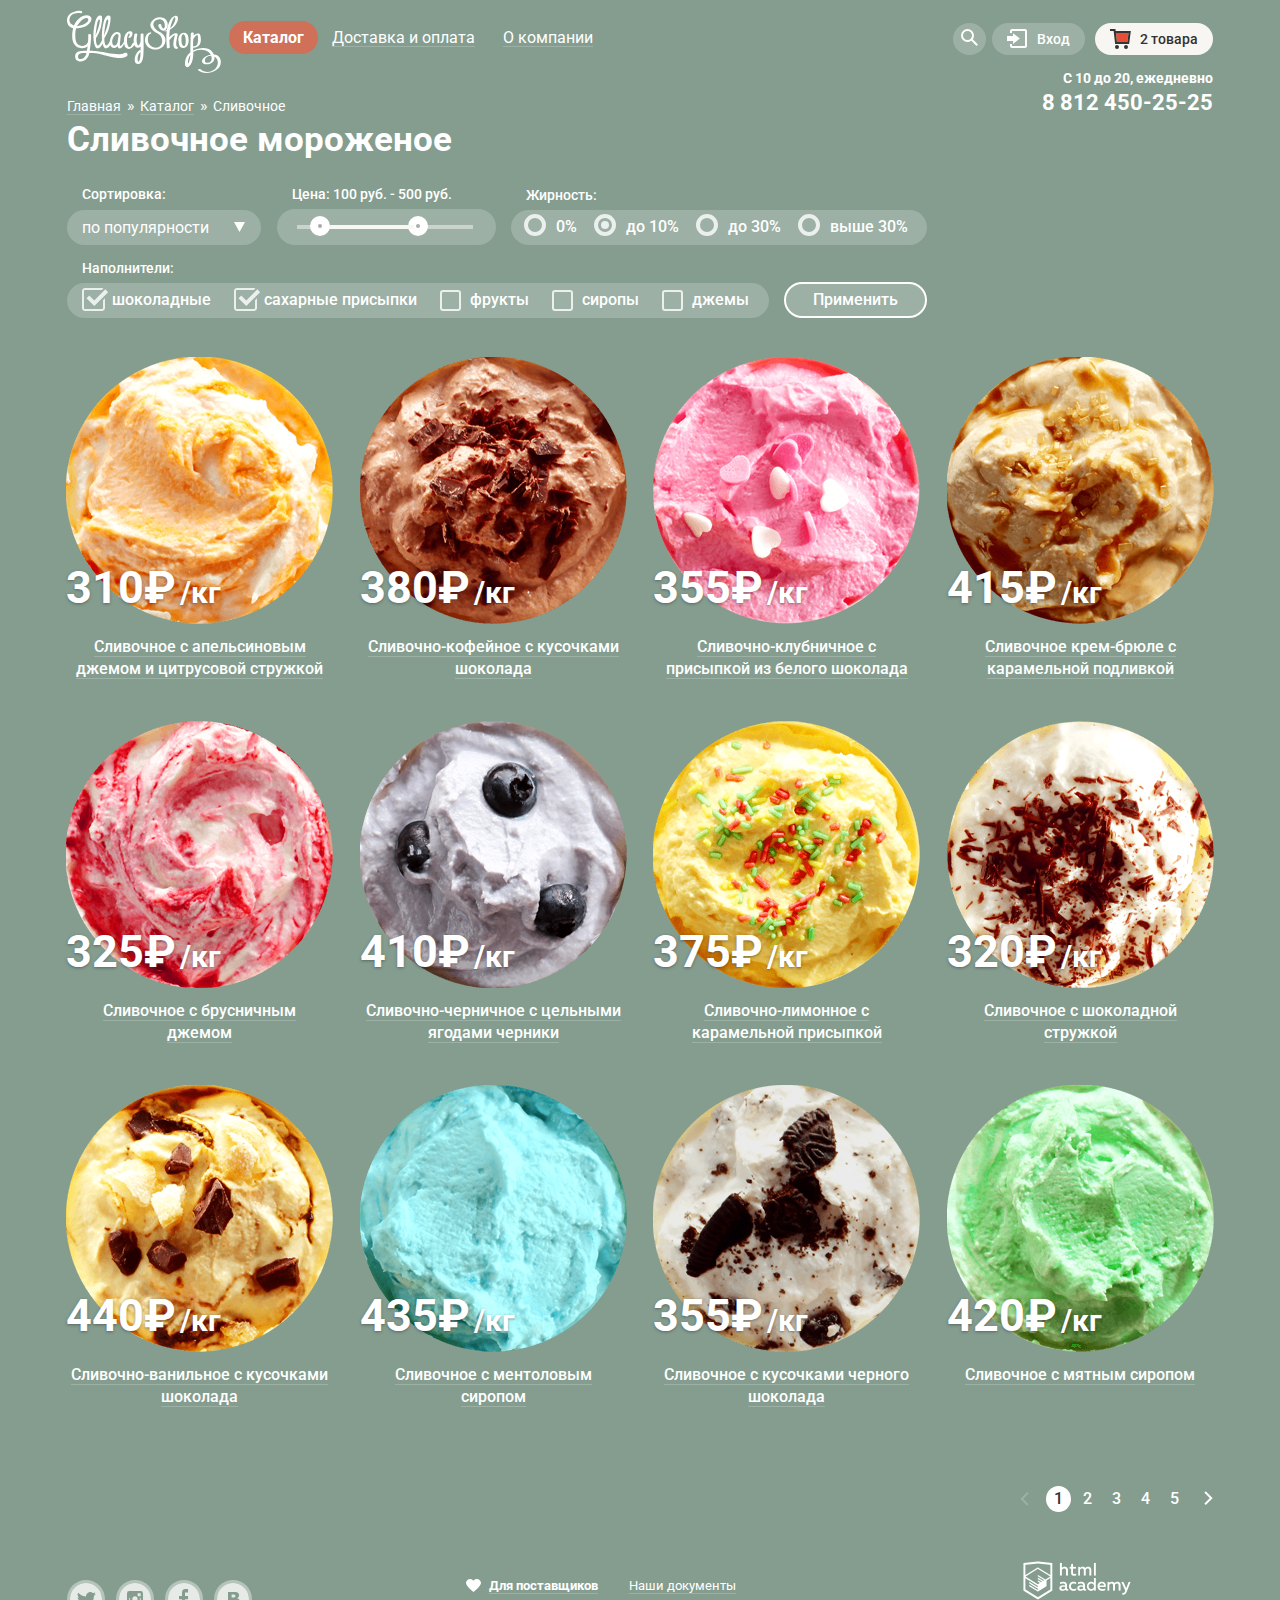
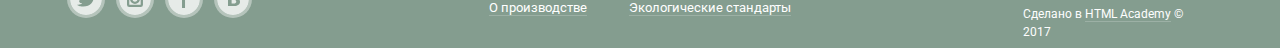
==== commit c62a120b: "исправила range" ====
--- a/catalog-sundae.html
+++ b/catalog-sundae.html
@@ -178,8 +178,7 @@
             <div class="filter-row-price">
               <p class="price-title">Цена: 100 руб. - 500 руб.</p>
               <div class="range-block">
-                <img src="img-svg/filter-button.svg" width="20" height="23" alt="">
-                <img src="img-svg/filter-button.svg" width="20" height="23" alt="">
+                <div class="handle"></div>
               </div>
             </div>
             <div class="filter-row-fat">
--- a/css/style.css
+++ b/css/style.css
@@ -1321,7 +1321,7 @@
   -webkit-box-sizing: border-box;
           box-sizing: border-box;
   height: 35px;
-  padding: 6px 35px 7px 15px; 
+  padding: 7px 35px 6px 15px; 
   margin-top: 5px;
   color: #ffffff; 
   background-color: rgba(255, 255, 255, 0.2);
@@ -1386,7 +1386,7 @@
           box-sizing: border-box;
   height: 36px;
   margin: 0;
-  padding: 8px 20px;
+  padding: 7px 20px;
   background-color: rgba(255, 255, 255, 0.2);
   border-radius: 20px;
   cursor: pointer;
@@ -1414,23 +1414,30 @@
   opacity: 1;
 }
 
-.range-block img {
+.range-block .handle::before,
+.range-block .handle::after {
+  content: "";
+  position: absolute;
+  top: 7px;
   width: 20px;
   height: 23px;
-}
-
-.range-block img:nth-child(1) {
-  padding-left: 13px;
-}
-
-.range-block img:nth-child(2) {
-  padding-left: 75px;
+  background-image: url("../img-svg/filter-button.svg");
+  background-repeat: no-repeat;
+  background-position: center;
+}
+
+.range-block .handle::before {
+  left: 33px;
+}
+
+.range-block .handle::after {
+  left: 131px;
 }
 
 .filter-row-fat input[type="radio"] + .radio-indicator {
   position: absolute;
   top: -3px;
-  left: 0px;
+  left: -2px;
   width: 14px;
   height: 14px;
   border: 4px solid #ffffff;
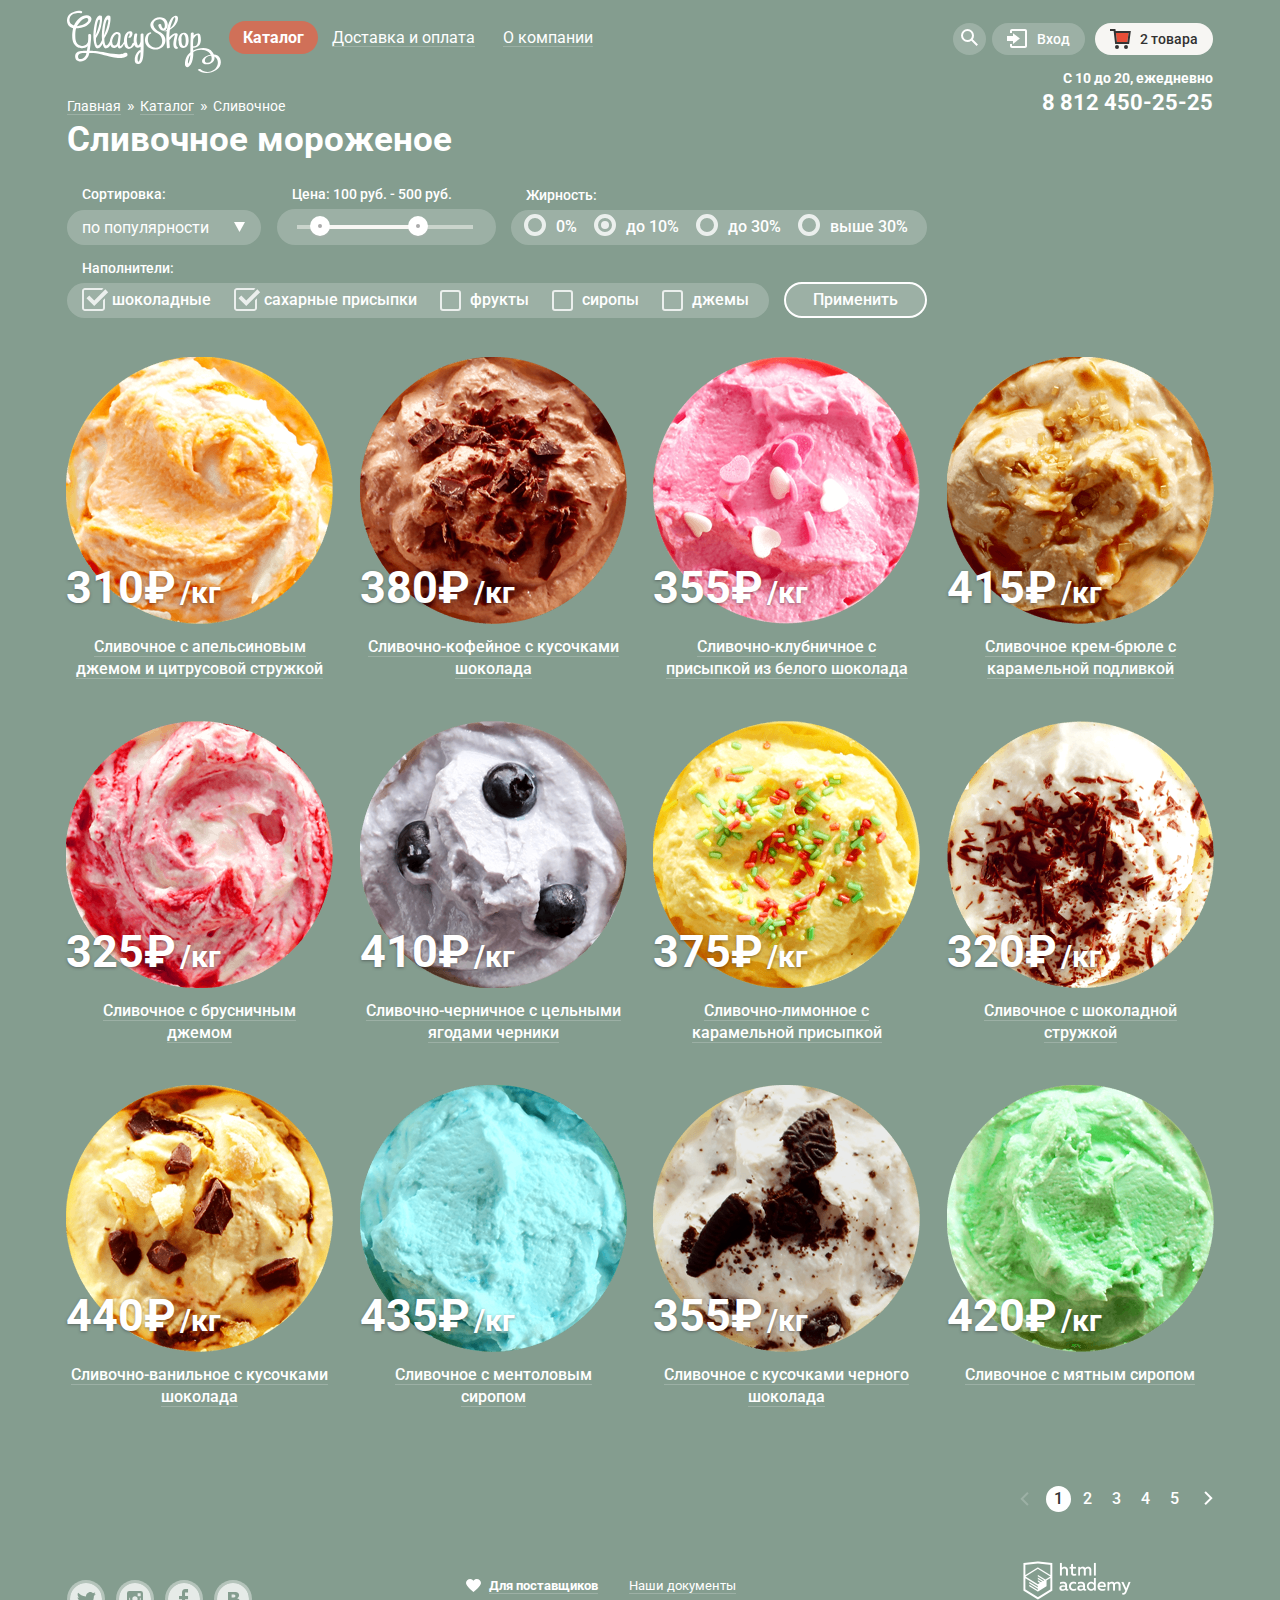
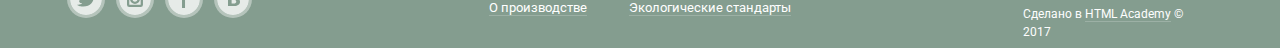
==== commit cb8f3e98: "добавила Input в форму выбора цены" ====
--- a/catalog-sundae.html
+++ b/catalog-sundae.html
@@ -176,7 +176,15 @@
               </select>
             </div>
             <div class="filter-row-price">
-              <p class="price-title">Цена: 100 руб. - 500 руб.</p>
+              <p class="price-title">
+                Цена: 
+                <label for="price-min" class="visually-hidden visually-hidden-active">Минимальная цена</label>
+                <input type="text" name="price-min" value="100">
+                руб. - 
+                <label for="price-max" class="visually-hidden visually-hidden-active">Максимальная цена</label>
+                <input type="text" name="price-max" value="500">
+                руб.
+              </p>
               <div class="range-block">
                 <div class="handle"></div>
               </div>
--- a/css/style.css
+++ b/css/style.css
@@ -1380,6 +1380,17 @@
   padding-right: 19px;
 }
 
+.price-title input[type="text"] {
+  width: 24px;
+  margin: 0;
+  padding: 0;
+  font: inherit;
+  color: #ffffff;
+  text-align: right;
+  background-color: rgba(0, 0, 0, 0);
+  border: none;
+}
+
 .range-block {
   position: relative;
   -webkit-box-sizing: border-box;
@@ -1418,6 +1429,7 @@
 .range-block .handle::after {
   content: "";
   position: absolute;
+  z-index: 1;
   top: 7px;
   width: 20px;
   height: 23px;
@@ -1626,7 +1638,7 @@
   height: 32px;
   margin-right: 11px;
   background-repeat: no-repeat;
-  background-position: center;
+  background-position: center center;
   border: 3px solid rgba(255, 255, 255, 0.5);
   border-radius: 50%;
   opacity: 0.8;
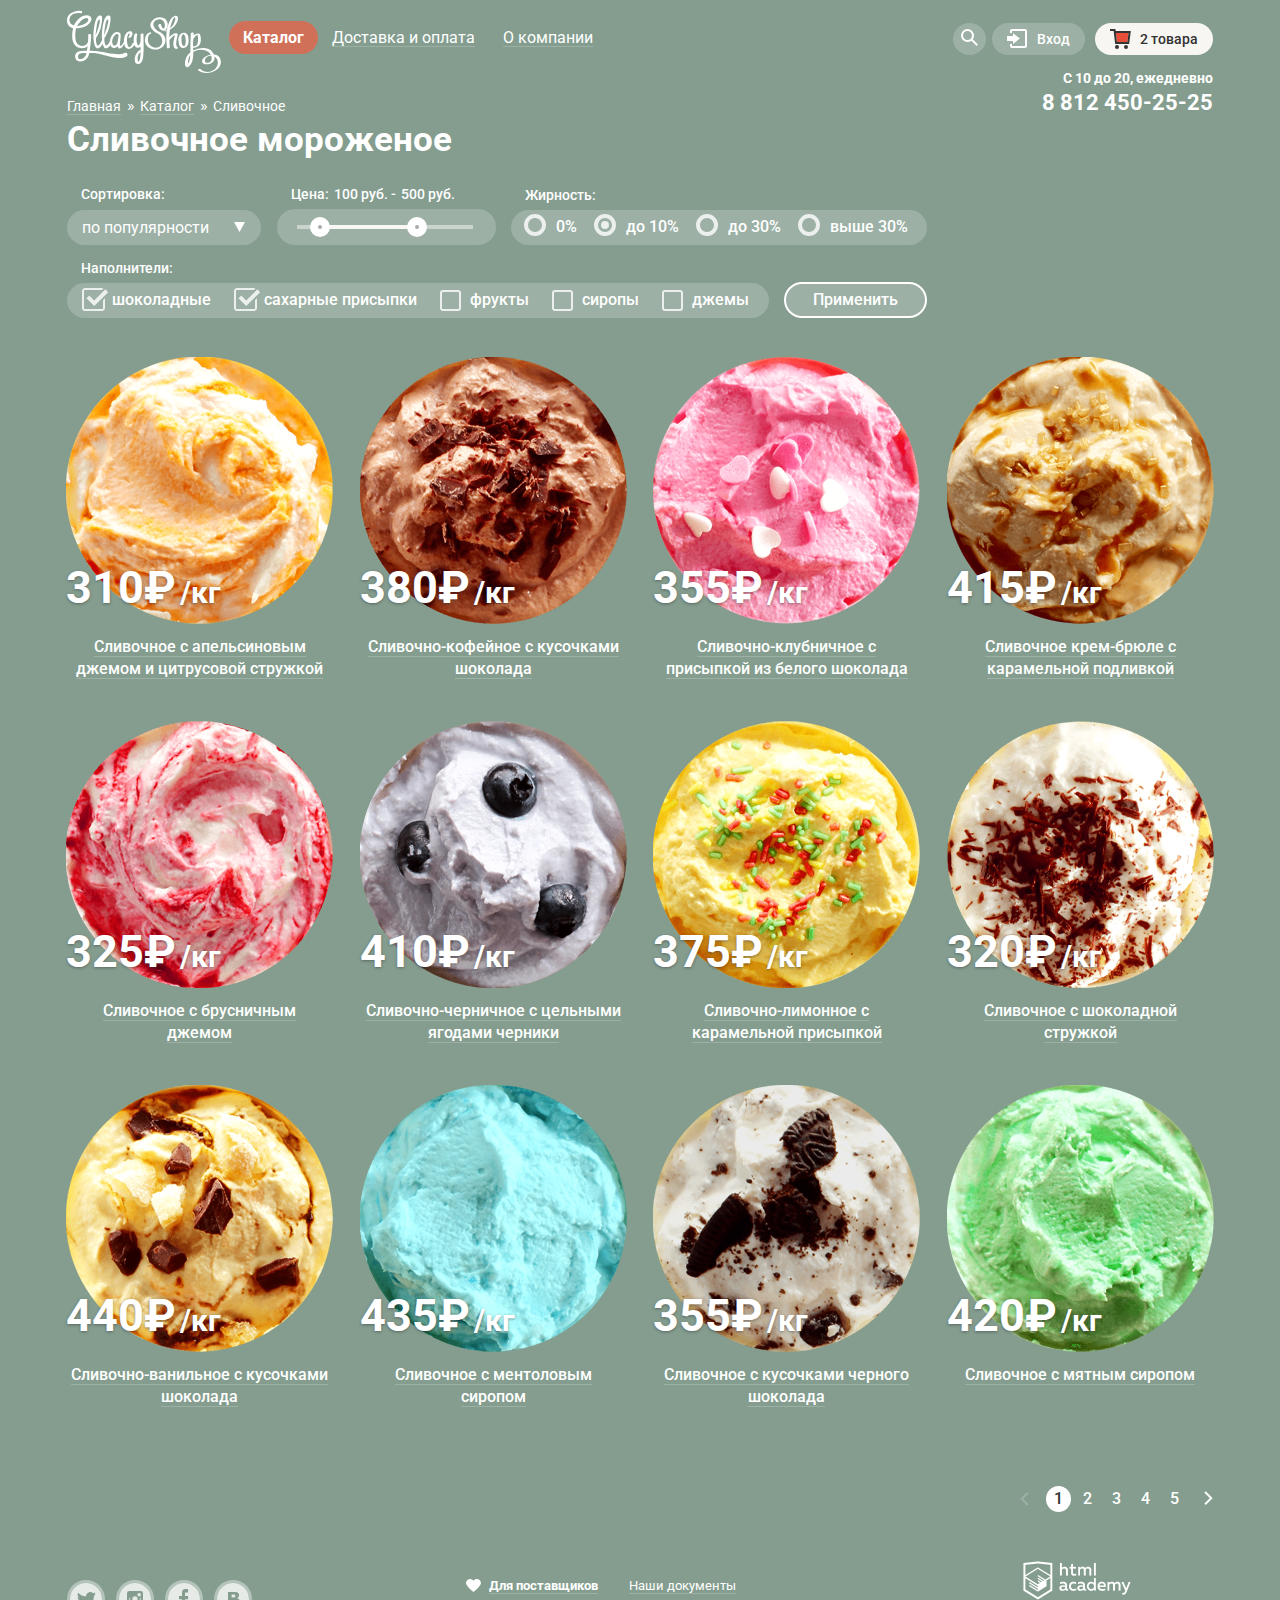
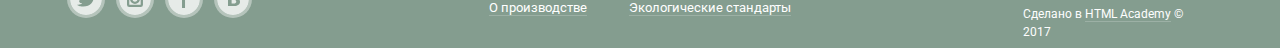
==== commit 60a42c43: "поправила отступ в корзине, ссылки на телефоны, валидатор, минимизация" ====
--- a/catalog-sundae.html
+++ b/catalog-sundae.html
@@ -5,7 +5,7 @@
     <title>Сливочное мороженое</title>
     <link href="https://fonts.googleapis.com/css?family=Roboto:400,500,700&amp;subset=cyrillic" rel="stylesheet">
     <link href="css/normalize.css" rel="stylesheet">
-    <link href="css/style.css" rel="stylesheet">
+    <link href="css/style.min.css" rel="stylesheet">
   </head>
   <body>
     <header class="main-header container">
@@ -17,7 +17,7 @@
           </a>
           <ul class="site-navigation">
             <li class="main-menu">
-              <a class="main-menu-catalog current" href="#">Каталог</a>
+              <a class="current" href="#">Каталог</a>
               <div class="wrapper-menu">
                 <ul class="catalog-menu">
                   <li class="catalog-menu-new">
@@ -141,7 +141,7 @@
       </section>
       <p class="tel">
         С 10 до 20, ежедневно
-        <a href="tel:8 812 450-25-25">8 812 450-25-25</a>
+        <a href="tel:+78124502525">8 812 450-25-25</a>
       </p>   
     </header>
     
@@ -179,10 +179,10 @@
               <p class="price-title">
                 Цена: 
                 <label for="price-min" class="visually-hidden visually-hidden-active">Минимальная цена</label>
-                <input type="text" name="price-min" value="100">
+                <input type="text" name="price-min" id="price-min" value="100">
                 руб. - 
                 <label for="price-max" class="visually-hidden visually-hidden-active">Максимальная цена</label>
-                <input type="text" name="price-max" value="500">
+                <input type="text" name="price-max" id="price-max" value="500">
                 руб.
               </p>
               <div class="range-block">
--- a/css/style.min.css
+++ b/css/style.min.css
@@ -0,0 +1 @@
+@-webkit-keyframes bounce{0%{-webkit-transform:translateY(-2000px);transform:translateY(-2000px)}70%{-webkit-transform:translateY(30px);transform:translateY(30px)}90%{-webkit-transform:translateY(-10px);transform:translateY(-10px)}to{-webkit-transform:translateY(0);transform:translateY(0)}}@keyframes bounce{0%{-webkit-transform:translateY(-2000px);transform:translateY(-2000px)}70%{-webkit-transform:translateY(30px);transform:translateY(30px)}90%{-webkit-transform:translateY(-10px);transform:translateY(-10px)}to{-webkit-transform:translateY(0);transform:translateY(0)}}@-webkit-keyframes shake{0%,to{-webkit-transform:translateX(0);transform:translateX(0)}10%,30%,50%,70%,90%{-webkit-transform:translateX(-10px);transform:translateX(-10px)}20%,40%,60%,80%{-webkit-transform:translateX(10px);transform:translateX(10px)}}@keyframes shake{0%,to{-webkit-transform:translateX(0);transform:translateX(0)}10%,30%,50%,70%,90%{-webkit-transform:translateX(-10px);transform:translateX(-10px)}20%,40%,60%,80%{-webkit-transform:translateX(10px);transform:translateX(10px)}}body,html{min-height:100vh;margin:0}body{padding:0;font-family:"Roboto","Arial",sans-serif;font-size:16px;line-height:22px;color:#fff;background-color:#849d8f}a{text-decoration:none}img{max-width:100%;height:auto}.visually-hidden-active:not(:focus):active,.visually-hidden:not(:focus):not(:active),input[type=checkbox].visually-hidden,input[type=radio].visually-hidden{position:absolute;width:1px;height:1px;margin:-1px;padding:0;border:0;white-space:nowrap;-webkit-clip-path:inset(100%);clip-path:inset(100%);clip:rect(0 0 0 0);overflow:hidden}.btn{display:inline-block;padding:12px 44px;font:inherit;font-weight:700;font-size:18px;line-height:24px;text-align:center;color:#fff;vertical-align:top;text-decoration:none;text-shadow:0 2px 5px rgba(160,32,11,.76);background-color:#e84d37;border:0;background-image:-webkit-gradient(linear,left top,left bottom,from(#f26843),to(#e74a35));background-image:-webkit-linear-gradient(top,#f26843 0%,#e74a35 100%);background-image:-o-linear-gradient(top,#f26843 0%,#e74a35 100%);background-image:linear-gradient(to bottom,#f26843 0%,#e74a35 100%);border-radius:50px;-webkit-box-shadow:0 2px 2px 0 rgba(172,16,0,.64);box-shadow:0 2px 2px 0 rgba(172,16,0,.64);cursor:pointer}.btn:focus,.btn:hover{background-color:#f07b64;background-image:-webkit-gradient(linear,left top,left bottom,from(#f58669),to(#ec6f5e));background-image:-webkit-linear-gradient(top,#f58669 0%,#ec6f5e 100%);background-image:-o-linear-gradient(top,#f58669 0%,#ec6f5e 100%);background-image:linear-gradient(to bottom,#f58669 0%,#ec6f5e 100%);-webkit-box-shadow:0 2px 2px 0 #ac1000;box-shadow:0 2px 2px 0 #ac1000;text-shadow:0 2px 5px rgba(160,32,11,.76)}.btn:active{background-color:#db543a;background-image:-webkit-gradient(linear,left top,left bottom,from(#d84732),to(#e1613e));background-image:-webkit-linear-gradient(top,#d84732 0%,#e1613e 100%);background-image:-o-linear-gradient(top,#d84732 0%,#e1613e 100%);background-image:linear-gradient(to bottom,#d84732 0%,#e1613e 100%);-webkit-box-shadow:inset 0 2px 2px 0 #ac1000;box-shadow:inset 0 2px 2px 0 #ac1000;text-shadow:0 2px 5px rgba(160,32,11,.76)}.site-wrapper{min-width:940px;min-height:100vh;background-color:#849d8f;background-image:url(../img-png/slider-1.png);background-repeat:no-repeat;background-position:top center}.site-wrapper::after,.site-wrapper::before{content:"";visibility:hidden}.site-wrapper::before{background-image:url(../img-png/slider-2.png)}.site-wrapper::after{background-image:url(../img-png/slider-3.png)}.main-header{position:relative;min-height:85px;padding-bottom:40px}.logo-navigation{margin-top:10px}.catalog-menu,.site-navigation,.user-navigation{padding:0;list-style:none;list-style-image:url([data-uri])}.catalog-menu{margin:0}.site-navigation{margin:27px 0 0;padding-left:8px}.site-navigation a,.user-navigation a{color:#fff}.main-menu:first-child{position:relative;font-weight:700}.main-menu>a{position:relative;padding:7px 14px;border-radius:20px}.main-menu>a:not(.current)::after{content:"";position:absolute;right:14px;left:14px;bottom:7px;height:1px;background-color:rgba(255,255,255,.2)}.main-menu>a:focus::after,.main-menu>a:hover::after{display:none}.main-menu:hover .main-menu-catalog,.main-menu>a:focus,.main-menu>a:hover{color:#333;background-color:#f7f6f3}.main-menu>a:active{color:#333;background-color:#ededed;-webkit-box-shadow:inset 0 2px 1px 0 #696969;box-shadow:inset 0 2px 1px 0 #696969}.wrapper-menu{padding:5px}.catalog-menu{display:none;position:absolute;z-index:1;top:30px;left:0;width:143px;min-height:171px;background-color:#f8f7f4;border-radius:5px;-webkit-box-shadow:0 20px 20px 0 rgba(0,0,0,.4);box-shadow:0 20px 20px 0 rgba(0,0,0,.4)}.catalog-menu-new{margin-bottom:9px}.catalog-menu-new::after{content:"";position:absolute;left:6px;top:37px;height:1px;width:128px;background-color:#d1d0ce}.catalog-menu a{display:block;height:28px;margin-top:4px;margin-bottom:4px;-webkit-box-sizing:border-box;box-sizing:border-box;padding:5px 20px 5px 21px;font-size:14px;line-height:16px;font-weight:400;color:#323232}.catalog-menu-new a{font-weight:700}.catalog-menu a:hover{background-color:#fbded7}.catalog-menu a:active{background-color:#f6b5a5}.main-menu:focus .catalog-menu,.main-menu:hover .catalog-menu{display:block}.main-menu .current{color:#fff;background-color:#d07058}.main-menu .current:focus,.main-menu .current:hover{color:#fff;background-color:#d07058}.user-navigation{display:-webkit-box;display:-ms-flexbox;display:flex;-ms-flex-wrap:wrap;flex-wrap:wrap;width:260px;margin:23px 0 0;-webkit-box-pack:justify;-ms-flex-pack:justify;justify-content:space-between;-webkit-box-align:start;-ms-flex-align:start;align-items:flex-start}.user-navigation a{font-size:14px;line-height:16px;font-weight:500;background-color:rgba(255,255,255,.2)}.underline{-webkit-box-shadow:0 1px 0 rgba(255,255,255,.2);box-shadow:0 1px 0 rgba(255,255,255,.2)}.show-hover:active,.show-hover:focus,.show-hover:hover{color:#e84d37}.container{width:1146px;margin:0 auto;padding:0 27px}.main-navigation{display:-webkit-box;display:-ms-flexbox;display:flex;-webkit-box-pack:justify;-ms-flex-pack:justify;justify-content:space-between;-webkit-box-align:start;-ms-flex-align:start;align-items:flex-start}.main-navigation nav,.site-navigation{display:-webkit-box;display:-ms-flexbox;display:flex;-ms-flex-wrap:wrap;flex-wrap:wrap}.main-navigation nav{width:853px}.site-navigation{-ms-flex-line-pack:baseline;align-content:baseline}.login-link-item,.search-item{position:relative}.search-item a{display:block;padding:6px 8px;border-radius:50%}.login-link-item:hover .login-link,.login-link:focus,.login-link:hover,.search-item a:focus,.search-item a:hover,.search-item:hover a{color:#323232;background-color:#f8f7f4}.login-link-item:focus g,.login-link-item:hover g,.login-link:focus g,.login-link:hover g,.search-item a:focus path,.search-item a:hover path,.search-item:focus path,.search-item:hover path{fill:#000}.basket-disabled a,.login-link{display:block;border-radius:20px}.login-link{margin-right:4px;padding:8px 15px 8px 45px}.login-link svg{position:absolute;top:6px;left:15px}.basket-disabled a{position:relative;padding:8px 34px 8px 45px}.basket-active>a::before,.basket-disabled a::before{content:"";position:absolute;top:6px;left:15px;width:21px;height:20px;background-image:url(../img-svg/basket.svg);background-repeat:no-repeat;background-position:0 0}.basket-active,.basket-active>a,.login-link{position:relative}.basket-active>a{display:block;padding:8px 15px 8px 45px;color:#323232;background-color:#f7f6f3;border-radius:20px}.basket-active>a::before{background-image:url(../img-svg/basket-red.svg)}.basket-table{display:none;position:absolute;z-index:1;top:30px;right:-5px;-webkit-box-sizing:border-box;box-sizing:border-box;width:540px;min-height:242px;margin:5px;padding:8px 15px 20px 12px;font-size:13px;line-height:16px;color:#323232;background-color:#f8f7f4;border-radius:6px;-webkit-box-shadow:0 20px 20px 0 rgba(0,0,0,.4);box-shadow:0 20px 20px 0 rgba(0,0,0,.4)}.basket-active:hover .basket-table{display:block}.close-btn-little{position:relative;width:11px;height:11px;margin-right:9px;background-color:transparent;border:0;cursor:pointer}.close-btn-little::after,.close-btn-little::before{content:"";position:absolute;top:5px;left:1px;width:13px;height:1px;background-color:#231f20;-webkit-transform:rotate(45deg);-ms-transform:rotate(45deg);transform:rotate(45deg)}.close-btn-little::after{-webkit-transform:rotate(-45deg);-ms-transform:rotate(-45deg);transform:rotate(-45deg)}.basket-table-item:nth-child(1){padding-top:16px;vertical-align:top}.basket-table-item:nth-child(2){width:43px;height:33px;padding-top:10px;vertical-align:top}.basket-table-item:nth-child(3){-webkit-box-sizing:border-box;box-sizing:border-box;width:243px;padding-right:25px;padding-top:20px;padding-bottom:14px;vertical-align:baseline}.basket-table-item:nth-child(4){width:119px;margin-right:21px;padding-top:20px;vertical-align:baseline}.basket-table-item:nth-child(5){padding-right:5px;padding-top:20px;vertical-align:baseline}.basket-table-price{color:#999}.basket-table-sum{border-top:1px solid #cacac7;padding-top:13px;padding-bottom:13px;font-size:15px;line-height:18px;font-weight:700;text-align:right}.basket-active .basket-table-btn{float:right;padding:9px 15px;font-size:18px;line-height:24px;font-weight:700}.login-link-form,.search-form{z-index:1;color:#323232;background-color:#f8f7f4}.wrapper-form{padding:5px}.search-form{display:none;position:absolute;top:35px;right:0;width:310px;min-height:44px;padding:20px 15px;border-radius:6px;-webkit-box-shadow:0 20px 20px 0 rgba(0,0,0,.4);box-shadow:0 20px 20px 0 rgba(0,0,0,.4)}.search-form input[type=text]{width:280px;padding:9px 15px 10px;font:inherit;font-size:14px;line-height:24px;border:1px solid #d3d3d2;color:#323232;border-radius:10px;outline:0}.search-form input[type=text]:hover{-webkit-box-shadow:inset 0 0 0 1px #c7c6c5;box-shadow:inset 0 0 0 1px #c7c6c5;border-color:#c7c6c5}.search-form input[type=text]:active,.search-form input[type=text]:focus{-webkit-box-shadow:inset 0 0 0 1px #8fbdec;box-shadow:inset 0 0 0 1px #8fbdec;border-color:#8fbdec}.search-form input[type=text]::-webkit-input-placeholder{color:#999}.login-link-form input[type=email]:-ms-input-placeholder,.login-link-form input[type=password]:-ms-input-placeholder,.search-form input[type=text]:-ms-input-placeholder,.search-form input[type=text]::-ms-input-placeholder{color:#999}.search-form input[type=text]::placeholder{color:#999}.login-link-item:focus .login-link-form,.login-link-item:hover .login-link-form,.search-item:focus .search-form,.search-item:hover .search-form{display:block}.login-link-form{display:none;position:absolute;top:35px;right:0;-webkit-box-sizing:border-box;box-sizing:border-box;width:277px;min-height:214px;padding:20px 17px 22px 19px;border-radius:6px;-webkit-box-shadow:0 20px 20px 0 rgba(0,0,0,.4);box-shadow:0 20px 20px 0 rgba(0,0,0,.4)}.login-link-form input[type=email],.login-link-form input[type=password]{width:240px;-webkit-box-sizing:border-box;box-sizing:border-box;margin-bottom:20px;padding:9px 15px;font:inherit;font-size:14px;line-height:24px;color:#323232;border:1px solid #d3d3d2;border-radius:10px;outline:0}.login-link-form input[type=email]::-webkit-input-placeholder,.login-link-form input[type=password]::-webkit-input-placeholder{color:#999}.login-link-form input[type=email]::-ms-input-placeholder,.login-link-form input[type=password]::-ms-input-placeholder{color:#999}.login-link-form input[type=email]::placeholder,.login-link-form input[type=password]::placeholder{color:#999}.login-link-form a{padding-left:20px;font-size:13px;line-height:24px;font-weight:400;color:#323232;text-decoration:underline}.login-link-btn{float:left;padding:11px 25px 10px}.login-link-form input[type=email]:hover,.login-link-form input[type=password]:hover{border-color:#c7c6c5;-webkit-box-shadow:inset 0 0 0 1px #c7c6c5;box-shadow:inset 0 0 0 1px #c7c6c5}.login-link-form input[type=email]:active,.login-link-form input[type=email]:focus,.login-link-form input[type=password]:active,.login-link-form input[type=password]:focus{border-color:#8fbdec;-webkit-box-shadow:inset 0 0 0 1px #8fbdec;box-shadow:inset 0 0 0 1px #8fbdec}.tel{position:absolute;right:27px;bottom:-30px;margin:0;padding:0;font-size:14px;line-height:16px;font-weight:700;text-align:right}.tel a{display:block;padding-top:5px;color:#fff;font-size:22px;line-height:24px}.slide{display:none}.slider{position:relative;margin-bottom:40px;padding-top:309px;padding-left:0;padding-right:0;text-align:center;color:#fff}.slider-list{margin:0;padding:0;list-style:none}.slide-title{width:700px;margin:0 auto 27px;font-size:60px;line-height:60px;font-weight:700}.slider-controls{position:absolute;z-index:1;bottom:23px;left:0;font-size:0}.slider-controls label{display:inline-block;width:17px;height:17px;margin-right:8px;vertical-align:top;background-color:transparent;border:2px solid #fff;border-radius:50%;cursor:pointer}.slider-controls label:hover{background-color:rgba(248,247,244,.4)}.slider-btn{padding-right:40px;padding-left:40px;font-size:32px;line-height:44px;font-weight:700}#product-1:checked~.site-wrapper{background-color:#849d8f;background-image:url(../img-png/slider-1.png)}#product-2:checked~.site-wrapper{background-color:#8996a6;background-image:url(../img-png/slider-2.png)}#product-3:checked~.site-wrapper{background-color:#9d8b84;background-image:url(../img-png/slider-3.png)}#product-1:checked~.site-wrapper #slide1,#product-2:checked~.site-wrapper #slide2,#product-3:checked~.site-wrapper #slide3{display:block}#product-1:checked~.site-wrapper label[for=product-1],#product-2:checked~.site-wrapper label[for=product-2],#product-3:checked~.site-wrapper label[for=product-3]{background-color:#fff}.promo{margin-bottom:35px}.promo ul{list-style:none}.promo-item{-webkit-box-sizing:border-box;box-sizing:border-box;width:560px;padding:15px 21px 22px 19px;border-radius:15px}.promo-item:nth-of-type(1),.promo-item:nth-of-type(2){background-color:#761a2d;background-image:url(../img-png/raspberry.png);background-repeat:no-repeat;background-position:top center}.promo-item:nth-of-type(2){background-color:#492e21;background-image:url(../img-png/choco.png)}.promo-item h3,.promo-item p{margin:0 0 14px;font-size:35px;line-height:41px;font-weight:700}.promo-item p{margin:0 0 45px;font-size:18px;line-height:22px}.promo-item .promo-btn{float:right;padding:11px 22px;font-size:18px;line-height:24px;font-weight:700}.promo-item .promo-btn:active,.promo-item .promo-btn:hover{-webkit-box-shadow:0 1px 2px 0 #ac1000;box-shadow:0 1px 2px 0 #ac1000;text-shadow:none}.promo-wrapper{display:-webkit-box;display:-ms-flexbox;display:flex;-ms-flex-wrap:wrap;flex-wrap:wrap;-webkit-box-pack:justify;-ms-flex-pack:justify;justify-content:space-between;padding:0}.container-catalog{width:1174px;margin:0 auto;padding:0 13px}.catalog-list{display:-webkit-box;display:-ms-flexbox;display:flex;margin:0;padding:0;-ms-flex-wrap:wrap;flex-wrap:wrap;-ms-flex-pack:distribute;justify-content:space-around;-webkit-box-align:start;-ms-flex-align:start;align-items:flex-start;list-style:none}.catalog-item{position:relative;-ms-flex-preferred-size:267px;flex-basis:267px;margin-bottom:35px;padding:6px 13px 0}.catalog-item:hover figure{position:relative;z-index:2}.catalog-item:hover .catalog-price{z-index:2}.catalog-item figure{margin:0;padding:0}.catalog-item figcaption{padding-top:6px;padding-left:5px;padding-right:5px;font-weight:500;text-align:center}.catalog-list .hit::before{content:"";position:absolute;z-index:3;top:5px;left:13px;width:61px;height:61px;background-image:url(../img-svg/hit.svg)}.catalog-price{position:absolute;top:214px;left:11;margin:0;text-shadow:0 1px 3px rgba(49,50,53,.5)}.catalog-price b,.catalog-price span{font-size:45px;line-height:45px;font-weight:700}.catalog-price span{font-size:30px}.catalog-btn{padding-left:15px;padding-right:15px}.catalog-item .btn-hidden{display:none;position:absolute;z-index:1;right:0;left:0;top:0;padding-top:346px;padding-bottom:20px;text-align:center;background-color:rgba(255,255,255,.2);border-radius:5px;-webkit-box-shadow:0 20px 20px 0 rgba(0,0,0,.4);box-shadow:0 20px 20px 0 rgba(0,0,0,.4)}.catalog-item:focus .btn-hidden,.catalog-item:hover .btn-hidden{display:block}.features{-webkit-box-sizing:border-box;box-sizing:border-box;margin-bottom:40px;padding:27px 30px 23px 20px;color:#323232;background-color:#ede1c5;background-image:url(../img-jpg/waffle.jpg);background-repeat:repeat;background-position:top center;border-radius:15px}.features>p{margin:0;font-size:24px;line-height:30px;font-weight:500}.features>ul{margin:0;padding:0;display:-webkit-box;display:-ms-flexbox;display:flex;-ms-flex-wrap:wrap;flex-wrap:wrap;list-style:none}.features-item{position:relative;-ms-flex-preferred-size:545px;flex-basis:545px;padding-right:20px}.features-item:nth-child(2n){-ms-flex-preferred-size:530px;flex-basis:530px;padding-right:0}.features-text{margin:22px 0 0;padding-left:57px}.features-item::after{content:"";position:absolute;top:9px;left:0;width:50px;height:50px;background-image:url(../img-png/features_sprites.png);background-repeat:no-repeat}.features-item:nth-of-type(1)::after{background-position:-10px -10px}.features-item:nth-of-type(2)::after{background-position:-10px -79px}.features-item:nth-of-type(3)::after{background-position:-79px -79px}.features-item:nth-of-type(4)::after{background-position:-79px -10px}.blog-spam{display:-webkit-box;display:-ms-flexbox;display:flex;-ms-flex-wrap:wrap;flex-wrap:wrap;-webkit-box-pack:justify;-ms-flex-pack:justify;justify-content:space-between;margin-bottom:40px}.blog{width:560px;min-height:220px;-webkit-box-sizing:border-box;box-sizing:border-box;padding:23px 250px 25px 19px;color:#323232;background-color:#fff;background-image:url(../img-png/strawberry.png);background-repeat:no-repeat;background-position:top center;border-radius:15px}.blog p{margin:0 0 5px;padding:0}.blog a{color:#323232;font-size:24px;line-height:30px;font-weight:700;text-decoration:underline}.spam,.spam-wrapper{background-color:#f8f7f4;border-radius:15px}.spam{-webkit-box-sizing:border-box;box-sizing:border-box;width:560px;color:#5a5a5a;background-image:url(../img-svg/spam.svg);background-repeat:no-repeat;background-position:top center;padding:5px 6px}.spam-wrapper{padding:30px 16px 34px 20px}.spam-text{margin:0 0 35px;padding:0}.spam input[type=email]{-webkit-box-sizing:border-box;box-sizing:border-box;width:370px;padding:12px 15px 11px 13px;border:2px solid #d3d3d2;border-radius:5px;outline:0}.spam input[type=email]:hover{border-color:#c7c6c5;-webkit-box-shadow:inset 0 0 0 1px #c7c6c5;box-shadow:inset 0 0 0 1px #c7c6c5}.spam input[type=email]:active,.spam input[type=email]:focus{border-color:#8fbdec;-webkit-box-shadow:inset 0 0 0 1px #8fbdec;box-shadow:inset 0 0 0 1px #8fbdec}.spam-btn{margin-left:6px;padding:10px 17px 11px 19px}.map{position:relative;background-color:#989a93}.container-map{width:1200px;margin:0 auto}.map-google{position:absolute;top:0;left:0;width:1200px;height:430px}.contact{position:absolute;right:24px;top:62px;-webkit-box-sizing:border-box;box-sizing:border-box;width:305px;height:305px;padding:27px 25px 30px;color:#323232;background-color:#fefefe;border-radius:15px}.contact p{padding:0;margin:0;font-size:14px;line-height:20px}.contact b,.contact-text-2 a{display:block;margin:0;padding:0;font-size:18px;line-height:24px;font-weight:700}.contact-text-2 a{padding-top:5px;color:#323232}.contact .contact-text-1{padding-right:100px;padding-bottom:3px}.contact .contact-text-2{padding-top:19px;padding-bottom:25px}.contact-btn{padding:10px 29px}.page-title{margin-top:2px;margin-bottom:23px;font-size:35px;line-height:41px;font-weight:700}.breadcrumbs{display:-webkit-box;display:-ms-flexbox;display:flex;margin-top:10px;-ms-flex-wrap:wrap;-webkit-box-pack:start;-ms-flex-pack:start;justify-content:flex-start;flex-wrap:wrap;list-style:none}.breadcrumbs a{color:#fff;font-size:14px;line-height:16px}.breadcrumbs li:not(:first-of-type){position:relative;padding-left:19px}.breadcrumbs li:not(:first-of-type)::before{content:"\00BB";position:absolute;top:0;left:6px}.filter{margin-bottom:33px}.filter-row{display:-webkit-box;display:-ms-flexbox;display:flex;width:860px;margin-bottom:15px;-ms-flex-wrap:wrap;flex-wrap:wrap;-webkit-box-pack:justify;-ms-flex-pack:justify;justify-content:space-between;-webkit-box-align:end;-ms-flex-align:end;align-items:flex-end}.filter-row-sort{-ms-flex-preferred-size:194px;flex-basis:194px}.filter-row-price{-ms-flex-preferred-size:219px;flex-basis:219px}.filter-row-fat{-ms-flex-preferred-size:416px;flex-basis:416px}.filter .sort{-webkit-box-sizing:border-box;box-sizing:border-box;height:35px;padding:7px 35px 6px 15px;margin-top:5px;color:#fff;background-color:rgba(255,255,255,.2);background-image:url(../img-svg/icon-down%20white.svg);background-repeat:no-repeat;background-position:right 16px top 12px;border:0;border-radius:20px;cursor:pointer;-webkit-appearance:none;-moz-appearance:none;appearance:none}.filter .sort::-ms-expand{display:none}.filter .sort:hover{color:#000;background-image:url(../img-svg/icon-down.svg)}.fat-title,.filler-title,.price-title,.sort-title{margin:0 0 7px;padding-left:14px;font-size:14px;line-height:16px;font-weight:500}.fat-block,.filler-block,.range-block{margin:0;padding:6px 0 7px 15px;background-color:rgba(255,255,255,.2);border-radius:20px}.fat-block label,.filler-block label{position:relative;padding-left:30px;padding-right:15px;font-size:16px;line-height:18px;font-weight:500;cursor:pointer}.filler-block label{padding-right:19px}.price-title input[type=text]{width:26px;margin:0;padding:0;font:inherit;color:#fff;text-align:right;background-color:transparent;border:0}.range-block{position:relative;-webkit-box-sizing:border-box;box-sizing:border-box;height:36px;padding:7px 20px}.handle{position:absolute;top:16px;left:20px;width:176px;height:4px;background-image:-webkit-linear-gradient(left,rgba(248,247,244,.5) 0,rgba(248,247,244,.5) 22px,#f8f7f4 22px,#f8f7f4 121px,rgba(248,247,244,.5) 121px,rgba(248,247,244,.5) 176px);background-image:-o-linear-gradient(left,rgba(248,247,244,.5) 0,rgba(248,247,244,.5) 22px,#f8f7f4 22px,#f8f7f4 121px,rgba(248,247,244,.5) 121px,rgba(248,247,244,.5) 176px);background-image:linear-gradient(to right,rgba(248,247,244,.5) 0,rgba(248,247,244,.5) 22px,#f8f7f4 22px,#f8f7f4 121px,rgba(248,247,244,.5) 121px,rgba(248,247,244,.5) 176px)}.range-block .handle::after,.range-block .handle::before{content:"";position:absolute;z-index:1;top:-8px;width:20px;height:23px;background-image:url(../img-svg/filter-button.svg);background-repeat:no-repeat;background-position:center;cursor:pointer}.range-block .handle::before{left:13px}.range-block .handle::after{left:110px}.filter-row-fat input[type=radio]+.radio-indicator{position:absolute;top:-3px;left:-2px;width:14px;height:14px;border:4px solid #fff;border-radius:50%;opacity:.8}.filter-row-fat input[type=radio]+.radio-indicator:hover,.filter-row-filler input[type=checkbox]+.checkbox-indicator:hover{opacity:1}.filter-row-filler input[type=checkbox]+.checkbox-indicator{position:absolute;top:0;left:0;width:17px;height:17px;border:2px solid #fff;border-radius:3px;opacity:.8}.filter-row-fat input[type=radio]:checked+.radio-indicator::before{content:"";position:absolute;top:3px;left:3px;width:8px;height:8px;background-color:#fff;border-radius:50%}.filter-row-filler input[type=checkbox]:checked+.checkbox-indicator{top:-2px;border:2px solid transparent}.filter-row-fat input[type=radio]:disabled+.radio-indicator,.filter-row-filler input[type=checkbox]:disabled+.checkbox-indicator{opacity:.4}.filter-row-filler input[type=checkbox]:checked+.checkbox-indicator::before{content:"";position:absolute;top:-2px;left:-2px;width:27px;height:23px;background-image:url(../img-svg/checkbox-on.svg);background-repeat:no-repeat;background-position:center}.filter-row-filler{-ms-flex-preferred-size:702px;flex-basis:702px}.btn-filter{padding:7px 27px;color:#fff;font-size:16px;line-height:18px;font-weight:500;background-color:rgba(255,255,255,.2);border:2px solid #fff;border-radius:20px}.btn-filter:focus,.btn-filter:hover{color:#323232;background-color:#fbfcfb}.btn-filter:active{padding:9px 28px;color:#323232;background-color:#eaeaea;border:0;-webkit-box-shadow:inset 0 2px 1px 0 #696969;box-shadow:inset 0 2px 1px 0 #696969}.pagination-list{display:-webkit-box;display:-ms-flexbox;display:flex;margin:33px 0 28px;padding:0;-ms-flex-wrap:wrap;flex-wrap:wrap;-webkit-box-pack:end;-ms-flex-pack:end;justify-content:flex-end;-webkit-box-align:center;-ms-flex-align:center;align-items:center;list-style:none}.pagination-item a{display:block;margin-right:2px;margin-left:2px;padding:2px 8px;color:#fff;font-weight:500;border-radius:50%}.pagination-item a:focus:not(.pagination-item-curent),.pagination-item a:hover:not(.pagination-item-curent){background-color:rgba(255,255,255,.2)}.pagination-item:active a{color:#323232}.pagination-item .pagination-item-curent{color:#323232;background-color:#fff}.pagination-control{padding-top:10px;padding-bottom:10px;padding-left:15px}.pagination-control a{display:block;width:9px;height:25px;background-image:url(../img-png/paginator.png);background-repeat:no-repeat;background-position:0 5px}.pagination-control-left a{margin-right:15px;-webkit-transform:rotate(180deg);-ms-transform:rotate(180deg);transform:rotate(180deg)}.pagination-control.disabled{opacity:.2}.footer-social,.footer-wrapper{display:-webkit-box;display:-ms-flexbox;display:flex}.footer-wrapper{-webkit-box-pack:justify;-ms-flex-pack:justify;justify-content:space-between}.footer-social{-ms-flex-wrap:wrap;flex-wrap:wrap;width:267px;margin:31px 0 0;padding:0;list-style:none}.social-item a{display:block;width:32px;height:32px;margin-right:11px;background-repeat:no-repeat;background-position:center center;border:3px solid rgba(255,255,255,.5);border-radius:50%;opacity:.8}.social-item:nth-child(1) a{background-image:url(../img-svg/twit.svg)}.social-item:nth-child(2) a{background-image:url(../img-svg/instagram.svg)}.social-item:nth-child(3) a{background-image:url(../img-svg/fb.svg)}.social-item:nth-child(4) a{background-image:url(../img-svg/vk.svg)}.social-item a:active,.social-item a:focus,.social-item a:hover{border-color:rgba(255,255,255,.7);opacity:1}.footer-menu{display:-webkit-box;display:-ms-flexbox;display:flex;position:relative;-ms-flex-wrap:wrap;flex-wrap:wrap;width:370px;margin:25px 70px 30px 0;padding:0;list-style:none}.footer-menu a{color:#fff;font-size:13px;line-height:18px}.footer-menu li{-webkit-box-sizing:border-box;box-sizing:border-box;-ms-flex-preferred-size:170px;flex-basis:170px}.footer-menu li:nth-of-type(1){font-weight:700}.footer-menu li:nth-of-type(1)::before{content:"";position:absolute;left:7px;top:5px;width:15px;height:13px;background-image:url(../img-svg/heart.svg);background-repeat:no-repeat}.footer-menu li:nth-of-type(2n-1){width:100px;padding-left:30px}.show-hover-white{color:#fff}.show-hover-white:active,.show-hover-white:focus,.show-hover-white:hover{color:#ffbc9e}.footer-copyright{width:190px;margin-top:12px;color:#fefefe;font-size:12px;line-height:18px}.feedback-form p,.footer-copyright p{margin:0;padding:0}.footer-copyright a{color:#fefefe}.modal-feedback{display:none;position:fixed;top:50%;left:50%;-webkit-box-sizing:border-box;box-sizing:border-box;width:478px;min-height:442px;margin-top:-221px;margin-left:-239px;padding:15px 25px 27px 24px;z-index:5;color:#323232;background-color:#f8f7f4;border-radius:10px}.modal-overlay{display:none;position:fixed;top:0;left:0;width:100%;height:100%;z-index:4;background-color:rgba(0,0,0,.3)}.modal-show{display:block;-webkit-animation:bounce .6s;animation:bounce .6s}.modal-error{-webkit-animation:shake .6s;animation:shake .6s}.modal-show-overlay{display:block}.feedback-form p{font-size:24px;line-height:28px;font-weight:500}.feedback-form input[type=email],.feedback-form input[type=text],.feedback-form textarea{-webkit-box-sizing:border-box;box-sizing:border-box;margin:20px 0 0;font:inherit;line-height:24px;color:#323232;border:1px solid #d3d3d2;border-radius:5px}.feedback-form input[type=email],.feedback-form input[type=text]{width:267px;padding:10px 15px 8px}.feedback-form input[type=email]::-webkit-input-placeholder,.feedback-form input[type=text]::-webkit-input-placeholder,.feedback-form textarea::-webkit-input-placeholder{color:#999}.feedback-form input[type=email]:-ms-input-placeholder,.feedback-form input[type=email]::-ms-input-placeholder,.feedback-form input[type=text]:-ms-input-placeholder,.feedback-form input[type=text]::-ms-input-placeholder,.feedback-form textarea:-ms-input-placeholder,.feedback-form textarea::-ms-input-placeholder{color:#999}.feedback-form input[type=email]::placeholder,.feedback-form input[type=text]::placeholder,.feedback-form textarea::placeholder{color:#999}.feedback-form textarea{width:428px;padding:8px 15px 25px;resize:none}.feedback-form input[type=email]:hover,.feedback-form input[type=text]:hover,.feedback-form textarea:hover{border-color:#c7c6c5;-webkit-box-shadow:inset 0 0 0 1px #c7c6c5;box-shadow:inset 0 0 0 1px #c7c6c5}.feedback-form input[type=email],.feedback-form input[type=text],.feedback-form textarea{outline:0}.feedback-form input[type=email]:active,.feedback-form input[type=email]:focus,.feedback-form input[type=text]:active,.feedback-form input[type=text]:focus,.feedback-form textarea:active,.feedback-form textarea:focus{border-color:#8fbdec;-webkit-box-shadow:inset 0 0 0 1px #8fbdec;box-shadow:inset 0 0 0 1px #8fbdec}.feedback-btn{float:right;margin-top:20px;padding:11px 25px}.close-btn{position:absolute;top:15px;right:16px;width:18px;height:17px;border:0;background-color:transparent}.close-btn::after,.close-btn::before{content:"";position:absolute;top:6px;left:-1px;width:18px;height:3px;background-color:#231f20;-webkit-transform:rotate(45deg);-ms-transform:rotate(45deg);transform:rotate(45deg)}.close-btn::after{-webkit-transform:rotate(-45deg);-ms-transform:rotate(-45deg);transform:rotate(-45deg)}